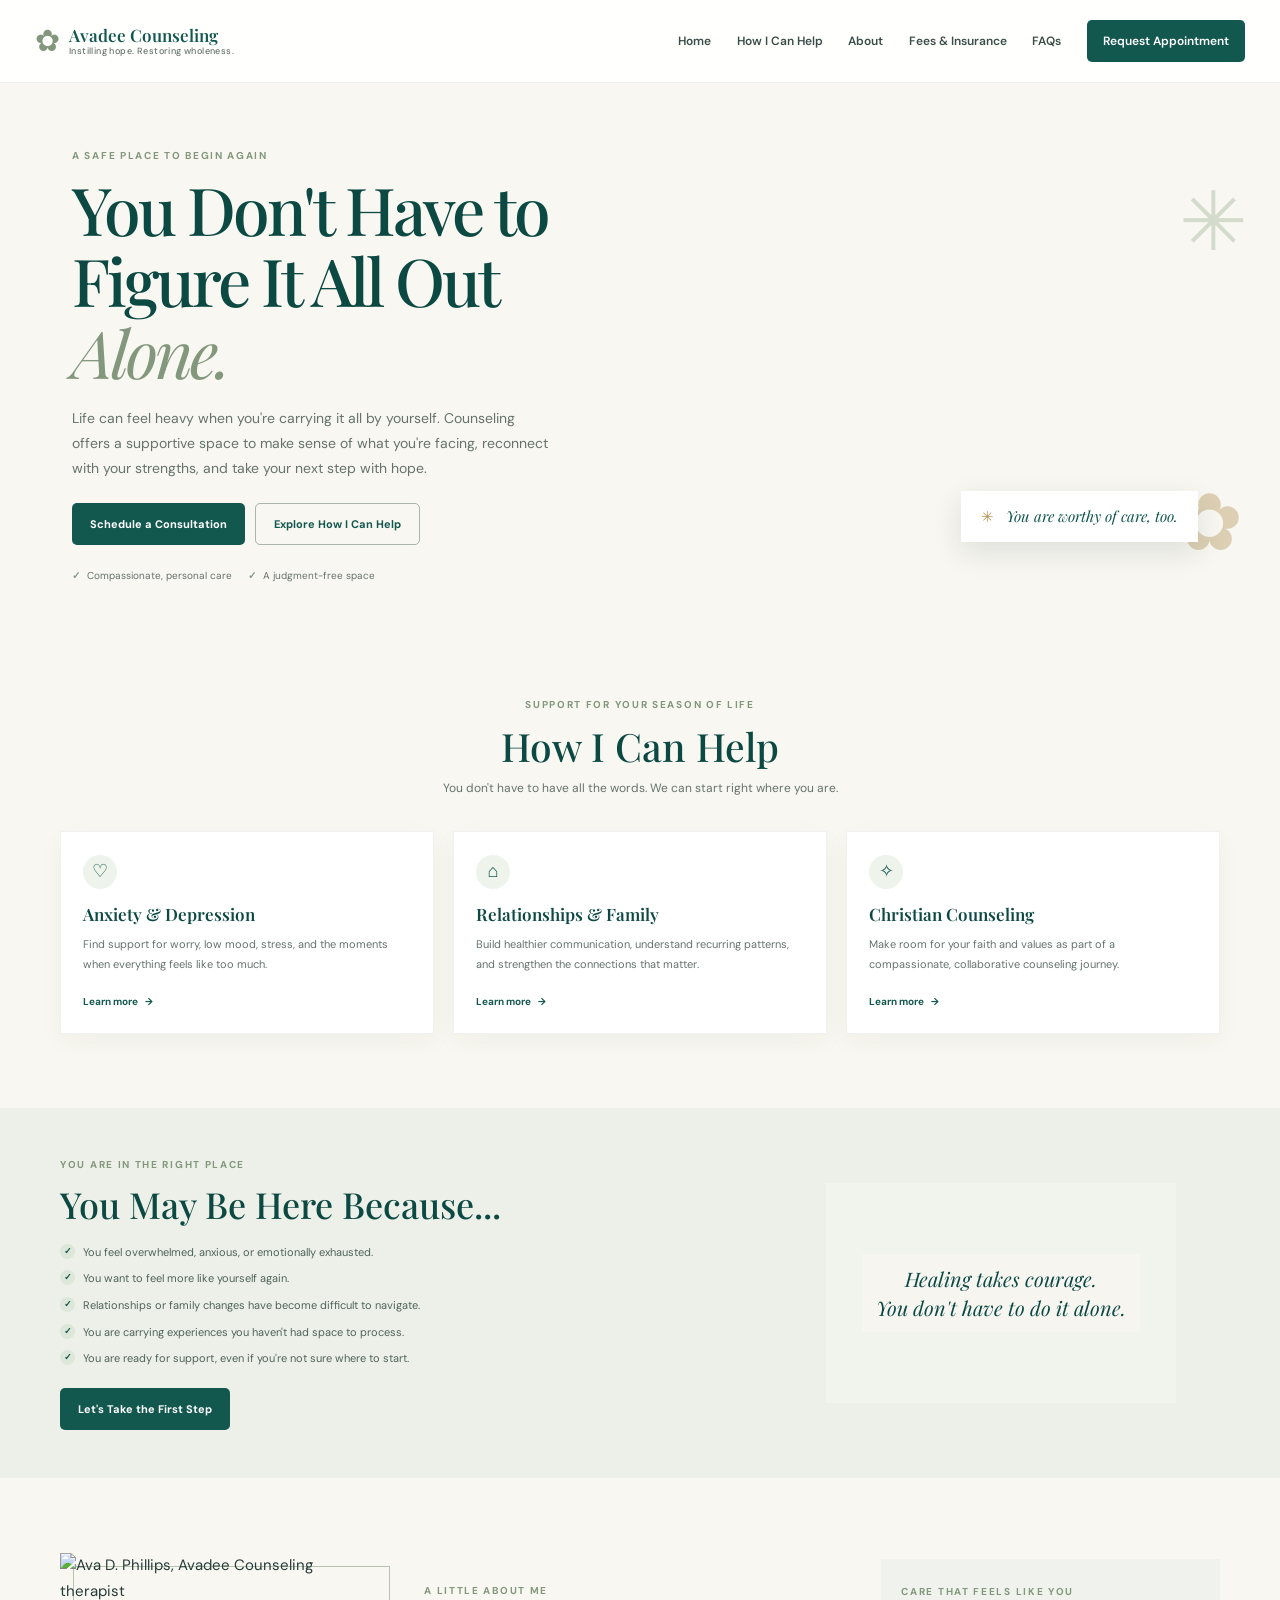
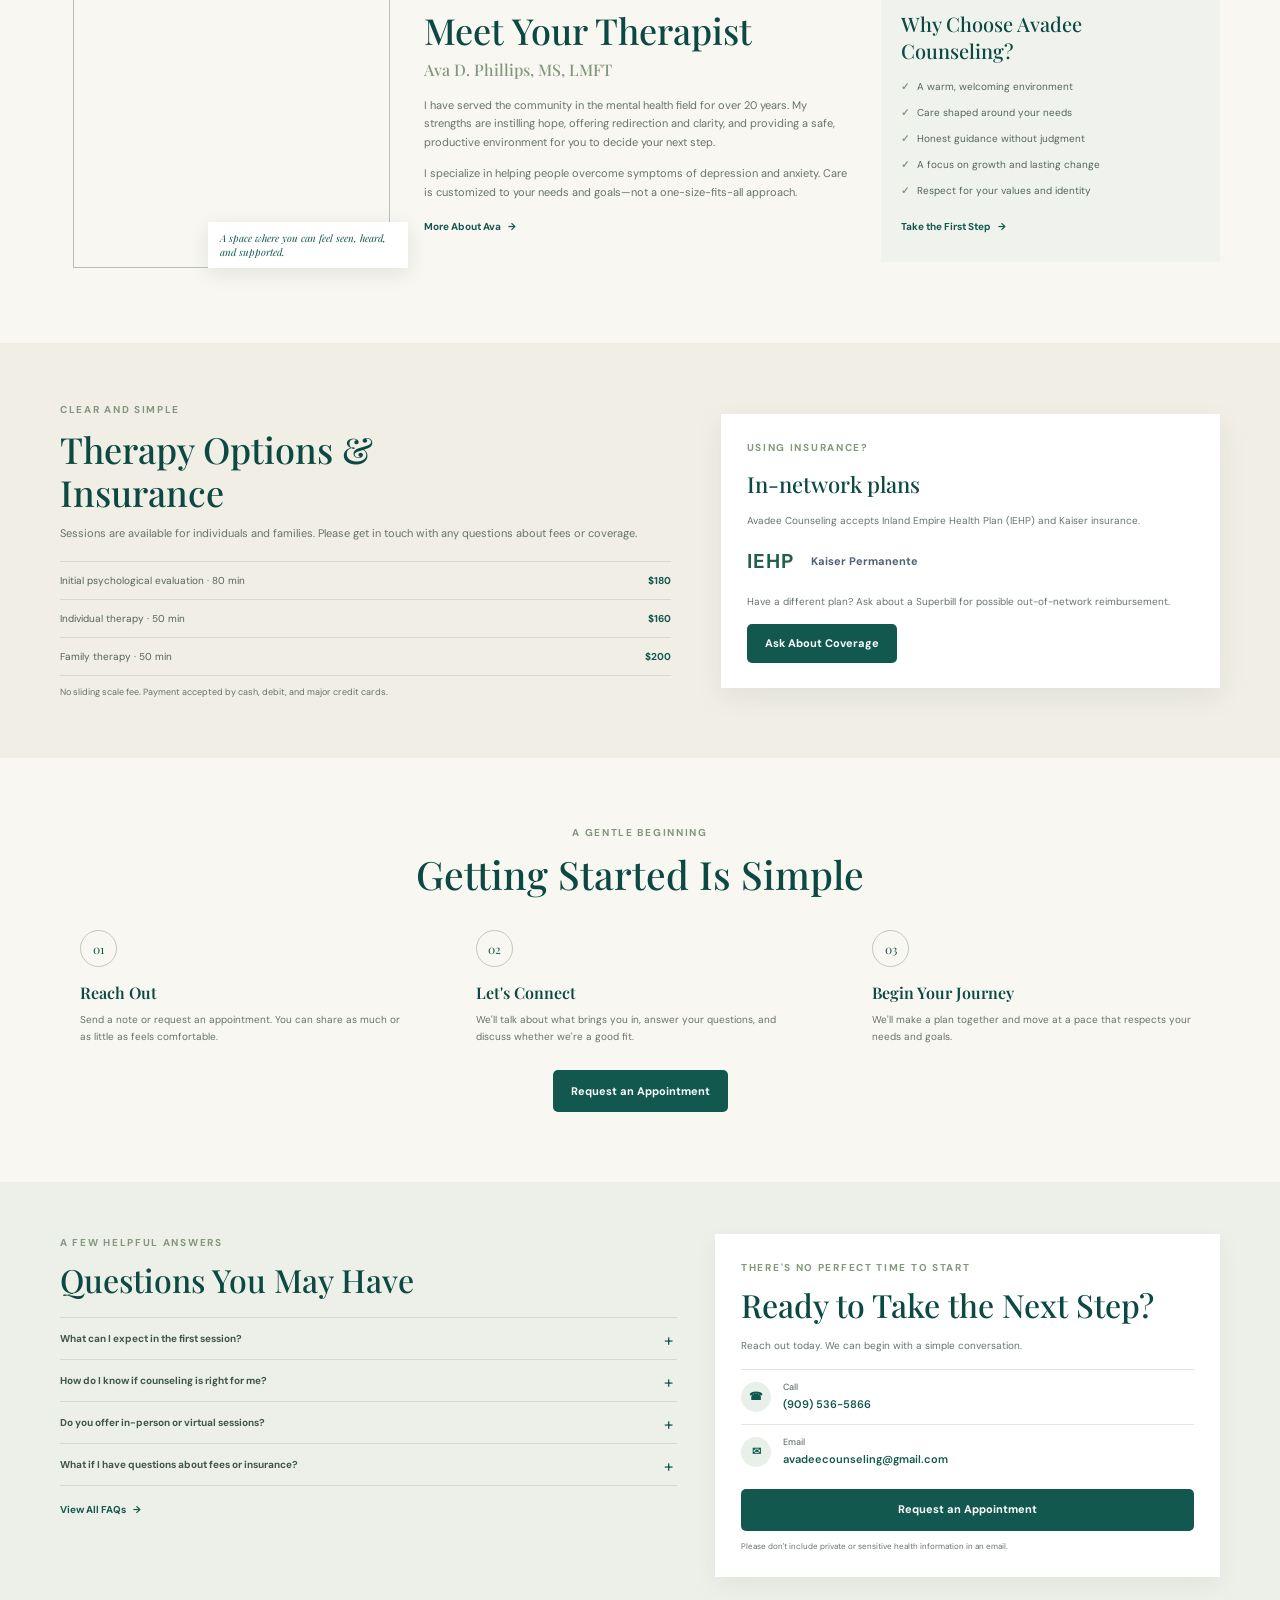
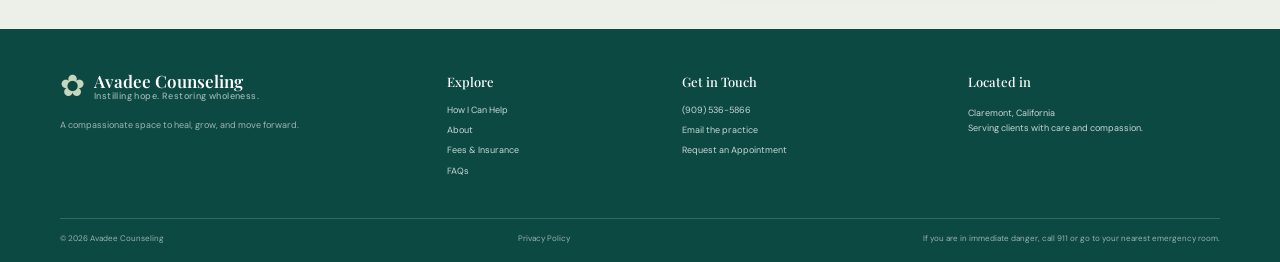
==== index.html @ 369f8893 "latest adavee" ====
<!DOCTYPE html>
<html lang="en">
  <head>
    <meta charset="UTF-8" />
    <meta name="viewport" content="width=device-width, initial-scale=1.0" />
    <meta
      name="description"
      content="Compassionate counseling for women, individuals, and families in Claremont, California."
    />
    <title>Avadee Counseling | You Don't Have to Figure It All Out Alone</title>
    <link rel="preconnect" href="https://fonts.googleapis.com" />
    <link rel="preconnect" href="https://fonts.gstatic.com" crossorigin />
    <link
      href="https://fonts.googleapis.com/css2?family=DM+Sans:wght@400;500;600;700&family=Playfair+Display:wght@400;500;600;700&display=swap"
      rel="stylesheet"
    />
    <link rel="stylesheet" href="css/avadee-home.css?v=20261007-11" />
  </head>
  <body>
    <header class="site-header">
      <div class="header-inner">
        <a class="brand" href="#home" aria-label="Avadee Counseling home">
          <span class="brand-mark" aria-hidden="true">✿</span>
          <span class="brand-name">Avadee Counseling<small>Instilling hope. Restoring wholeness.</small></span>
        </a>
        <button class="menu-toggle" type="button" aria-expanded="false" aria-controls="main-nav">
          <span class="sr-only">Toggle navigation</span>
          <span></span><span></span><span></span>
        </button>
        <nav class="main-nav" id="main-nav" aria-label="Main navigation">
          <a href="#home">Home</a>
          <a href="#help">How I Can Help</a>
          <a href="#about">About</a>
          <a href="#fees">Fees &amp; Insurance</a>
          <a href="#faq">FAQs</a>
          <a class="nav-cta" href="https://avadeecounseling.com/appointment-request/">Request Appointment</a>
        </nav>
      </div>
    </header>

    <main>
      <section class="hero" id="home">
        <div class="hero-inner section-wrap">
          <div class="hero-copy">
            <p class="eyebrow">A safe place to begin again</p>
            <h1>You Don't Have to<br />Figure It All Out <em>Alone.</em></h1>
            <p class="hero-description">
              Life can feel heavy when you're carrying it all by yourself. Counseling offers a
              supportive space to make sense of what you're facing, reconnect with your strengths,
              and take your next step with hope.
            </p>
            <div class="hero-actions">
              <a class="button button-primary" href="https://avadeecounseling.com/appointment-request/">Schedule a Consultation</a>
              <a class="button button-outline" href="#help">Explore How I Can Help</a>
            </div>
            <div class="hero-trust">
              <span><b aria-hidden="true">✓</b> Compassionate, personal care</span>
              <span><b aria-hidden="true">✓</b> A judgment-free space</span>
            </div>
          </div>
          <div class="hero-photo-wrap">
            <div class="photo-note"><span class="note-sparkle">✳</span> You are worthy of care, too.</div>
            <span class="hero-leaf leaf-one" aria-hidden="true">✳</span>
            <span class="hero-leaf leaf-two" aria-hidden="true">✿</span>
          </div>
        </div>
      </section>

      <section class="help-section section-wrap" id="help">
        <div class="section-heading">
          <p class="eyebrow">Support for your season of life</p>
          <h2>How I Can Help</h2>
          <p>You don't have to have all the words. We can start right where you are.</p>
        </div>
        <div class="help-grid">
          <article class="help-card">
            <div class="card-icon" aria-hidden="true">♡</div>
            <h3>Anxiety &amp; Depression</h3>
            <p>Find support for worry, low mood, stress, and the moments when everything feels like too much.</p>
            <a href="https://avadeecounseling.com/services/">Learn more <span aria-hidden="true">→</span></a>
          </article>
          <article class="help-card">
            <div class="card-icon" aria-hidden="true">⌂</div>
            <h3>Relationships &amp; Family</h3>
            <p>Build healthier communication, understand recurring patterns, and strengthen the connections that matter.</p>
            <a href="https://avadeecounseling.com/services/">Learn more <span aria-hidden="true">→</span></a>
          </article>
          <article class="help-card">
            <div class="card-icon" aria-hidden="true">✧</div>
            <h3>Christian Counseling</h3>
            <p>Make room for your faith and values as part of a compassionate, collaborative counseling journey.</p>
            <a href="https://avadeecounseling.com/services/">Learn more <span aria-hidden="true">→</span></a>
          </article>
        </div>
      </section>

      <section class="you-section">
        <div class="you-inner section-wrap">
          <div class="you-copy">
            <p class="eyebrow">You are in the right place</p>
            <h2>You May Be Here Because...</h2>
            <ul class="check-list">
              <li>You feel overwhelmed, anxious, or emotionally exhausted.</li>
              <li>You want to feel more like yourself again.</li>
              <li>Relationships or family changes have become difficult to navigate.</li>
              <li>You are carrying experiences you haven't had space to process.</li>
              <li>You are ready for support, even if you're not sure where to start.</li>
            </ul>
            <a class="button button-primary" href="https://avadeecounseling.com/appointment-request/">Let's Take the First Step</a>
          </div>
          <aside class="quote-card" aria-label="A gentle reminder">
            <p>Healing takes courage.<br />You don't have to do it alone.</p>
          </aside>
        </div>
      </section>

      <section class="about-section section-wrap" id="about">
        <div class="therapist-photo-wrap">
          <img
            class="therapist-photo"
            src="https://avadeecounseling.com/wp-content/uploads/2015/12/Denise-2.jpeg"
            alt="Ava D. Phillips, Avadee Counseling therapist"
          />
          <div class="photo-caption">A space where you can feel seen, heard, and supported.</div>
        </div>
        <div class="about-copy">
          <p class="eyebrow">A little about me</p>
          <h2>Meet Your Therapist</h2>
          <h3>Ava D. Phillips, MS, LMFT</h3>
          <p>
            I have served the community in the mental health field for over 20 years. My
            strengths are instilling hope, offering redirection and clarity, and providing a
            safe, productive environment for you to decide your next step.
          </p>
          <p>
            I specialize in helping people overcome symptoms of depression and anxiety. Care is
            customized to your needs and goals—not a one-size-fits-all approach.
          </p>
          <a class="text-link" href="https://avadeecounseling.com/about/">More About Ava <span aria-hidden="true">→</span></a>
        </div>
        <aside class="why-card">
          <p class="eyebrow">Care that feels like you</p>
          <h3>Why Choose Avadee Counseling?</h3>
          <ul class="why-list">
            <li><span>✓</span> A warm, welcoming environment</li>
            <li><span>✓</span> Care shaped around your needs</li>
            <li><span>✓</span> Honest guidance without judgment</li>
            <li><span>✓</span> A focus on growth and lasting change</li>
            <li><span>✓</span> Respect for your values and identity</li>
          </ul>
          <a class="text-link" href="https://avadeecounseling.com/appointment-request/">Take the First Step <span aria-hidden="true">→</span></a>
        </aside>
      </section>

      <section class="fees-section" id="fees">
        <div class="fees-inner section-wrap">
          <div class="fees-copy">
            <p class="eyebrow">Clear and simple</p>
            <h2>Therapy Options &amp; Insurance</h2>
            <p>Sessions are available for individuals and families. Please get in touch with any questions about fees or coverage.</p>
            <div class="rate-list">
              <div><span>Initial psychological evaluation · 80 min</span><strong>$180</strong></div>
              <div><span>Individual therapy · 50 min</span><strong>$160</strong></div>
              <div><span>Family therapy · 50 min</span><strong>$200</strong></div>
            </div>
            <p class="small-note">No sliding scale fee. Payment accepted by cash, debit, and major credit cards.</p>
          </div>
          <div class="insurance-card">
            <p class="eyebrow">Using insurance?</p>
            <h3>In-network plans</h3>
            <p>Avadee Counseling accepts Inland Empire Health Plan (IEHP) and Kaiser insurance.</p>
            <div class="insurance-logos" aria-label="Accepted insurance plans">
              <span>IEHP</span><span>Kaiser Permanente</span>
            </div>
            <p>Have a different plan? Ask about a Superbill for possible out-of-network reimbursement.</p>
            <a class="button button-primary" href="mailto:avadeecounseling@gmail.com">Ask About Coverage</a>
          </div>
        </div>
      </section>

      <section class="steps-section section-wrap">
        <div class="section-heading">
          <p class="eyebrow">A gentle beginning</p>
          <h2>Getting Started Is Simple</h2>
        </div>
        <div class="steps-grid">
          <article><span class="step-number">01</span><h3>Reach Out</h3><p>Send a note or request an appointment. You can share as much or as little as feels comfortable.</p></article>
          <article><span class="step-number">02</span><h3>Let's Connect</h3><p>We'll talk about what brings you in, answer your questions, and discuss whether we're a good fit.</p></article>
          <article><span class="step-number">03</span><h3>Begin Your Journey</h3><p>We'll make a plan together and move at a pace that respects your needs and goals.</p></article>
        </div>
        <a class="button button-primary" href="https://avadeecounseling.com/appointment-request/">Request an Appointment</a>
      </section>

      <section class="bottom-section">
        <div class="bottom-inner section-wrap">
          <div class="faq-panel" id="faq">
            <p class="eyebrow">A few helpful answers</p>
            <h2>Questions You May Have</h2>
            <details>
              <summary>What can I expect in the first session?</summary>
              <p>We'll get to know one another, discuss what you'd like support with, and answer any questions you have. You set the pace.</p>
            </details>
            <details>
              <summary>How do I know if counseling is right for me?</summary>
              <p>You don't need to be in crisis to benefit from counseling. If something is affecting your well-being or relationships, support may help.</p>
            </details>
            <details>
              <summary>Do you offer in-person or virtual sessions?</summary>
              <p>Please reach out to confirm current availability, location, and telehealth options.</p>
            </details>
            <details>
              <summary>What if I have questions about fees or insurance?</summary>
              <p>Contact the practice and we'll help you understand current rates and discuss insurance questions.</p>
            </details>
            <a class="text-link" href="https://avadeecounseling.com/faq/">View All FAQs <span aria-hidden="true">→</span></a>
          </div>
          <div class="contact-panel" id="contact">
            <p class="eyebrow">There's no perfect time to start</p>
            <h2>Ready to Take the Next Step?</h2>
            <p>Reach out today. We can begin with a simple conversation.</p>
            <a class="contact-method" href="tel:+19095365866"><span aria-hidden="true">☎</span><span><small>Call</small>(909) 536-5866</span></a>
            <a class="contact-method" href="mailto:avadeecounseling@gmail.com"><span aria-hidden="true">✉</span><span><small>Email</small>avadeecounseling@gmail.com</span></a>
            <a class="button button-primary" href="https://avadeecounseling.com/appointment-request/">Request an Appointment</a>
            <p class="privacy-note">Please don't include private or sensitive health information in an email.</p>
          </div>
        </div>
      </section>
    </main>

    <footer class="site-footer">
      <div class="footer-main section-wrap">
        <div class="footer-brand">
          <a class="brand brand-light" href="#home"><span class="brand-mark" aria-hidden="true">✿</span><span class="brand-name">Avadee Counseling<small>Instilling hope. Restoring wholeness.</small></span></a>
          <p>A compassionate space to heal, grow, and move forward.</p>
        </div>
        <div><h3>Explore</h3><a href="#help">How I Can Help</a><a href="#about">About</a><a href="#fees">Fees &amp; Insurance</a><a href="#faq">FAQs</a></div>
        <div><h3>Get in Touch</h3><a href="tel:+19095365866">(909) 536-5866</a><a href="mailto:avadeecounseling@gmail.com">Email the practice</a><a href="https://avadeecounseling.com/appointment-request/">Request an Appointment</a></div>
        <div class="footer-location"><h3>Located in</h3><p>Claremont, California<br />Serving clients with care and compassion.</p></div>
      </div>
      <div class="footer-bottom section-wrap"><span>© 2026 Avadee Counseling</span><a href="https://avadeecounseling.com/wp-content/uploads/2022/02/Privacy-Policy-Solo-US-4.pdf">Privacy Policy</a><span>If you are in immediate danger, call 911 or go to your nearest emergency room.</span></div>
    </footer>
    <script>
      const menuToggle = document.querySelector(".menu-toggle");
      const navigation = document.querySelector(".main-nav");

      menuToggle.addEventListener("click", () => {
        const expanded = menuToggle.getAttribute("aria-expanded") === "true";
        menuToggle.setAttribute("aria-expanded", String(!expanded));
        navigation.classList.toggle("is-open", !expanded);
      });

      navigation.addEventListener("click", (event) => {
        if (event.target.closest("a")) {
          menuToggle.setAttribute("aria-expanded", "false");
          navigation.classList.remove("is-open");
        }
      });
    </script>
  </body>
</html>
---- css/avadee-home.css ----
:root {
  --cream: #f8f7f1;
  --cream-deep: #f0eee5;
  --white: #fff;
  --green: #13584f;
  --green-deep: #0c4942;
  --green-light: #e8f0e9;
  --sage: #82977c;
  --sage-light: #cdd8c6;
  --gold: #b99254;
  --ink: #263b39;
  --muted: #66736d;
  --line: #e4e5dc;
}

* {
  box-sizing: border-box;
}

html {
  scroll-behavior: smooth;
}

body {
  margin: 0;
  background: var(--cream);
  color: var(--ink);
  font-family: "DM Sans", Arial, sans-serif;
  font-size: 15px;
  line-height: 1.7;
}

a {
  color: inherit;
  text-decoration: none;
}

img {
  display: block;
  max-width: 100%;
}

.sr-only {
  position: absolute;
  width: 1px;
  height: 1px;
  overflow: hidden;
  clip: rect(0, 0, 0, 0);
  white-space: nowrap;
}

.section-wrap {
  width: min(1160px, calc(100% - 64px));
  margin-inline: auto;
}

.site-header {
  position: relative;
  z-index: 5;
  background: rgba(255, 255, 255, 0.96);
  border-bottom: 1px solid rgba(38, 59, 57, 0.08);
}

.header-inner {
  width: min(1210px, calc(100% - 56px));
  min-height: 82px;
  margin: auto;
  display: flex;
  align-items: center;
  justify-content: space-between;
  gap: 26px;
}

.brand {
  display: inline-flex;
  align-items: center;
  gap: 9px;
  color: var(--green);
  flex: 0 0 auto;
}

.brand-mark {
  display: grid;
  place-items: center;
  font-size: 30px;
  line-height: 1;
  color: var(--sage);
}

.brand-name {
  display: grid;
  font-family: "Playfair Display", Georgia, serif;
  font-size: 17px;
  font-weight: 600;
  line-height: 1.2;
}

.brand-name small {
  font-family: "DM Sans", Arial, sans-serif;
  font-size: 9px;
  letter-spacing: 0.045em;
  font-weight: 500;
  color: var(--muted);
}

.main-nav {
  display: flex;
  align-items: center;
  gap: clamp(14px, 2vw, 28px);
  color: #3b4d48;
  font-size: 12px;
  font-weight: 600;
}

.main-nav > a:not(.nav-cta):hover,
.text-link:hover {
  color: var(--gold);
}

.nav-cta {
  background: var(--green);
  color: var(--white);
  border-radius: 5px;
  padding: 11px 16px;
  white-space: nowrap;
  transition: background 0.2s ease;
}

.nav-cta:hover,
.button-primary:hover {
  background: var(--green-deep);
}

.menu-toggle {
  display: none;
  border: 0;
  background: transparent;
  padding: 8px;
}

.menu-toggle span:not(.sr-only) {
  display: block;
  width: 23px;
  height: 2px;
  margin: 5px 0;
  background: var(--green);
}

.hero {
  min-height: 480px;
  width: 100%;
  position: relative;
  overflow: hidden;
  background-color: var(--cream);
  background-image:
    linear-gradient(90deg, var(--cream) 0%, rgba(248, 247, 241, 0.98) 34%, rgba(248, 247, 241, 0.8) 46%, rgba(248, 247, 241, 0.16) 59%, rgba(248, 247, 241, 0) 72%),
    url("https://images.unsplash.com/photo-1524250502761-1ac6f2e30d43?auto=format&fit=crop&crop=faces&w=1500&h=950&q=90");
  background-size: 100% 100%, 62% 100%;
  background-position: center, right center;
  background-repeat: no-repeat;
}

.hero-inner {
  position: relative;
  z-index: 1;
  display: grid;
  grid-template-columns: 1fr 0.95fr;
  align-items: center;
  gap: 54px;
  padding-top: 32px;
  padding-bottom: 38px;
  min-height: 480px;
}

.hero-copy {
  padding: 32px 0 32px 12px;
}

.eyebrow {
  margin: 0 0 10px;
  color: var(--sage);
  font-size: 10px;
  text-transform: uppercase;
  letter-spacing: 0.17em;
  font-weight: 700;
}

h1,
h2,
h3,
p {
  margin-top: 0;
}

h1,
h2,
.quote-card p {
  font-family: "Playfair Display", Georgia, serif;
}

.hero h1 {
  margin-bottom: 18px;
  color: var(--green-deep);
  font-size: clamp(40px, 5.3vw, 66px);
  line-height: 1.08;
  letter-spacing: -0.045em;
  font-weight: 500;
}

.hero h1 em {
  color: var(--sage);
  font-weight: 400;
}

.hero-description {
  max-width: 480px;
  margin-bottom: 22px;
  color: var(--muted);
  font-size: 14px;
  line-height: 1.8;
}

.hero-actions {
  display: flex;
  flex-wrap: wrap;
  gap: 10px;
}

.button {
  min-height: 42px;
  display: inline-flex;
  align-items: center;
  justify-content: center;
  padding: 10px 18px;
  border-radius: 5px;
  font-size: 11px;
  font-weight: 700;
  text-align: center;
  transition: background 0.2s ease, color 0.2s ease, transform 0.2s ease;
}

.button:hover {
  transform: translateY(-1px);
}

.button-primary {
  background: var(--green);
  color: var(--white);
}

.button-outline {
  border: 1px solid #a9b5a6;
  color: var(--green);
  background: transparent;
}

.button-outline:hover {
  background: var(--green-light);
}

.hero-trust {
  display: flex;
  flex-wrap: wrap;
  gap: 16px;
  margin-top: 22px;
  color: var(--muted);
  font-size: 10px;
}

.hero-trust b {
  color: var(--sage);
  margin-right: 4px;
}

.hero-photo-wrap {
  min-height: 385px;
  position: relative;
  isolation: isolate;
}

.photo-note {
  position: absolute;
  z-index: 2;
  right: 22px;
  bottom: 16px;
  padding: 13px 20px;
  background: var(--white);
  color: var(--green);
  box-shadow: 0 10px 30px rgba(31, 58, 51, 0.12);
  font-family: "Playfair Display", Georgia, serif;
  font-size: 15px;
  font-style: italic;
}

.note-sparkle {
  color: var(--gold);
  margin-right: 8px;
  font-style: normal;
}

.hero-leaf {
  position: absolute;
  z-index: -1;
  color: var(--sage-light);
  opacity: 0.85;
}

.leaf-one {
  top: -20px;
  right: -28px;
  font-size: 82px;
}

.leaf-two {
  bottom: -33px;
  right: -23px;
  font-size: 80px;
  color: #d8c9a9;
}

.help-section {
  padding-top: 42px;
  padding-bottom: 74px;
}

.section-heading {
  margin: 0 auto 32px;
  text-align: center;
}

.section-heading h2,
.you-copy h2,
.about-copy h2,
.fees-copy h2,
.faq-panel h2,
.contact-panel h2 {
  margin: 0 0 8px;
  color: var(--green-deep);
  font-size: clamp(29px, 3.2vw, 39px);
  line-height: 1.2;
  font-weight: 500;
}

.section-heading > p:last-child {
  margin: 0;
  color: var(--muted);
  font-size: 12px;
}

.help-grid {
  display: grid;
  grid-template-columns: repeat(3, minmax(0, 1fr));
  gap: 19px;
}

.help-card {
  min-height: 200px;
  padding: 23px 22px 20px;
  background: var(--white);
  border: 1px solid rgba(33, 75, 64, 0.07);
  box-shadow: 0 7px 23px rgba(36, 60, 49, 0.045);
}

.card-icon {
  width: 34px;
  height: 34px;
  display: grid;
  place-items: center;
  margin-bottom: 11px;
  border-radius: 50%;
  background: #eef3eb;
  color: var(--green);
  font-size: 18px;
}

.help-card h3,
.steps-grid h3 {
  margin-bottom: 7px;
  color: var(--green-deep);
  font-family: "Playfair Display", Georgia, serif;
  font-size: 17px;
  font-weight: 600;
}

.help-card p {
  margin-bottom: 14px;
  color: var(--muted);
  font-size: 11px;
  line-height: 1.75;
}

.help-card a,
.text-link {
  color: var(--green);
  font-size: 10px;
  font-weight: 700;
}

.help-card a span,
.text-link span {
  margin-left: 5px;
}

.you-section {
  position: relative;
  overflow: hidden;
  background: #edf0e8;
}

.you-section::after {
  content: "";
  position: absolute;
  inset: 0 0 0 auto;
  width: 45%;
  background:
    linear-gradient(90deg, #edf0e8 0%, rgba(237, 240, 232, 0.72) 18%, rgba(237, 240, 232, 0.08) 100%),
    url("https://images.unsplash.com/photo-1501004318641-b39e6451bec6?auto=format&fit=crop&w=1100&q=80") center 55% / cover;
  pointer-events: none;
}

.you-inner {
  min-height: 335px;
  position: relative;
  z-index: 1;
  display: grid;
  grid-template-columns: 1.2fr 0.8fr;
  align-items: center;
  gap: 65px;
  padding-top: 48px;
  padding-bottom: 48px;
}

.you-copy h2 {
  margin-bottom: 16px;
  font-size: clamp(27px, 3vw, 36px);
}

.check-list,
.why-list {
  list-style: none;
  margin: 0 0 20px;
  padding: 0;
}

.check-list li {
  position: relative;
  margin: 8px 0;
  padding-left: 23px;
  color: #4f625a;
  font-size: 11px;
}

.check-list li::before {
  content: "✓";
  position: absolute;
  left: 0;
  top: 1px;
  width: 15px;
  height: 15px;
  display: grid;
  place-items: center;
  border-radius: 50%;
  background: #dce7d9;
  color: var(--green);
  font-size: 9px;
  font-weight: 700;
}

.quote-card {
  min-height: 220px;
  position: relative;
  width: min(100%, 350px);
  justify-self: center;
  display: grid;
  place-items: center;
  padding: 30px 28px;
  text-align: center;
  background: rgba(255, 255, 255, 0.2);
}

.quote-card p {
  margin: 0;
  padding: 10px 14px;
  background: rgba(248, 247, 241, 0.72);
  color: var(--green-deep);
  font-size: 20px;
  line-height: 1.45;
  font-style: italic;
  text-shadow: 0 1px 12px rgba(255, 255, 255, 0.65);
}

.about-section {
  display: grid;
  grid-template-columns: 0.78fr 1fr 0.8fr;
  align-items: center;
  gap: 34px;
  padding-top: 75px;
  padding-bottom: 75px;
}

.therapist-photo-wrap {
  position: relative;
  padding: 0 12px 15px 0;
}

.therapist-photo-wrap::before {
  content: "";
  position: absolute;
  inset: 13px 0 0 13px;
  border: 1px solid #b5c3ae;
  z-index: -1;
}

.therapist-photo {
  width: 100%;
  height: 300px;
  object-fit: cover;
  object-position: center 30%;
}

.photo-caption {
  position: absolute;
  bottom: 0;
  right: -18px;
  max-width: 200px;
  padding: 9px 12px;
  background: var(--white);
  color: var(--green);
  box-shadow: 0 5px 20px rgba(31, 58, 51, 0.1);
  font-family: "Playfair Display", Georgia, serif;
  font-size: 10px;
  line-height: 1.4;
  font-style: italic;
}

.about-copy h2 {
  margin-bottom: 3px;
  font-size: clamp(27px, 3vw, 36px);
}

.about-copy h3 {
  margin-bottom: 13px;
  color: var(--sage);
  font-family: "Playfair Display", Georgia, serif;
  font-size: 16px;
  font-weight: 500;
}

.about-copy > p:not(.eyebrow) {
  margin-bottom: 12px;
  color: var(--muted);
  font-size: 11px;
}

.about-copy .text-link {
  display: inline-block;
  margin-top: 4px;
}

.why-card {
  padding: 24px 20px;
  background: #f0f3ed;
}

.why-card h3 {
  margin-bottom: 14px;
  color: var(--green-deep);
  font-family: "Playfair Display", Georgia, serif;
  font-size: 20px;
  line-height: 1.35;
  font-weight: 500;
}

.why-list {
  margin-bottom: 14px;
}

.why-list li {
  display: flex;
  align-items: flex-start;
  gap: 8px;
  margin: 9px 0;
  color: #53645d;
  font-size: 10px;
}

.why-list li span {
  color: var(--sage);
  font-weight: 700;
}

.fees-section {
  position: relative;
  isolation: isolate;
  overflow: hidden;
  background: var(--cream-deep);
}

.fees-section::after {
  content: "";
  position: absolute;
  z-index: 0;
  top: 0;
  right: 0;
  width: 28%;
  height: 100%;
  opacity: 0.22;
  background: url("https://images.unsplash.com/photo-1501004318641-b39e6451bec6?auto=format&fit=crop&w=800&q=80") center / cover;
  mask-image: linear-gradient(90deg, transparent, #000 60%);
}

.fees-inner {
  position: relative;
  z-index: 1;
  display: grid;
  grid-template-columns: 1.1fr 0.9fr;
  align-items: center;
  gap: 50px;
  padding-top: 58px;
  padding-bottom: 58px;
}

.fees-copy h2 {
  max-width: 440px;
  margin-bottom: 10px;
  font-size: clamp(27px, 3vw, 36px);
}

.fees-copy > p:not(.eyebrow) {
  color: var(--muted);
  font-size: 11px;
}

.rate-list {
  margin-top: 18px;
  border-top: 1px solid #d8d8ce;
}

.rate-list div {
  display: flex;
  justify-content: space-between;
  gap: 15px;
  padding: 10px 0;
  border-bottom: 1px solid #d8d8ce;
  font-size: 10px;
}

.rate-list span {
  color: #52645c;
}

.rate-list strong {
  color: var(--green);
  font-weight: 700;
  text-align: right;
}

.fees-copy .small-note {
  margin: 9px 0 0;
  font-size: 9px !important;
}

.insurance-card {
  padding: 25px 26px;
  background: var(--white);
  box-shadow: 0 9px 28px rgba(37, 55, 47, 0.07);
}

.insurance-card h3 {
  margin-bottom: 9px;
  color: var(--green-deep);
  font-family: "Playfair Display", Georgia, serif;
  font-size: 22px;
  font-weight: 500;
}

.insurance-card > p:not(.eyebrow) {
  margin-bottom: 14px;
  color: var(--muted);
  font-size: 10px;
}

.insurance-logos {
  display: flex;
  align-items: center;
  gap: 17px;
  margin: 15px 0;
  color: #6e7f7a;
  font-size: 13px;
  font-weight: 700;
}

.insurance-logos span:first-child {
  color: #245f4e;
  letter-spacing: 0.06em;
  font-size: 20px;
}

.insurance-logos span:last-child {
  color: #4f6173;
  font-size: 11px;
}

.insurance-card .button {
  min-height: 36px;
}

.steps-section {
  padding-top: 66px;
  padding-bottom: 70px;
  text-align: center;
}

.steps-section .section-heading {
  margin-bottom: 32px;
}

.steps-grid {
  display: grid;
  grid-template-columns: repeat(3, 1fr);
  gap: 28px;
  margin-bottom: 25px;
  text-align: left;
}

.steps-grid article {
  padding: 0 20px;
}

.step-number {
  display: inline-grid;
  place-items: center;
  width: 37px;
  height: 37px;
  margin-bottom: 12px;
  border: 1px solid #bdcbb9;
  border-radius: 50%;
  color: var(--green);
  font-family: "Playfair Display", Georgia, serif;
  font-size: 12px;
}

.steps-grid h3 {
  margin-bottom: 5px;
  font-size: 16px;
}

.steps-grid p {
  margin: 0;
  color: var(--muted);
  font-size: 10px;
}

.bottom-section {
  background: #edf0e8;
}

.bottom-inner {
  display: grid;
  grid-template-columns: 1.1fr 0.9fr;
  gap: 38px;
  padding-top: 52px;
  padding-bottom: 52px;
}

.faq-panel h2,
.contact-panel h2 {
  margin-bottom: 17px;
  font-size: clamp(25px, 2.8vw, 32px);
}

.faq-panel details {
  border-top: 1px solid #d3dbd0;
}

.faq-panel details:last-of-type {
  border-bottom: 1px solid #d3dbd0;
}

.faq-panel summary {
  position: relative;
  padding: 12px 25px 12px 0;
  color: #3f554c;
  cursor: pointer;
  list-style: none;
  font-size: 10px;
  font-weight: 700;
}

.faq-panel summary::-webkit-details-marker {
  display: none;
}

.faq-panel summary::after {
  content: "+";
  position: absolute;
  right: 4px;
  top: 8px;
  color: var(--green);
  font-size: 17px;
  font-weight: 400;
}

.faq-panel details[open] summary::after {
  content: "−";
}

.faq-panel details p {
  margin: -2px 20px 12px 0;
  color: var(--muted);
  font-size: 10px;
}

.faq-panel > .text-link {
  display: inline-block;
  margin-top: 15px;
}

.contact-panel {
  padding: 25px 26px;
  background: var(--white);
  box-shadow: 0 8px 24px rgba(37, 55, 47, 0.06);
}

.contact-panel > p:not(.eyebrow, .privacy-note) {
  margin: -5px 0 15px;
  color: var(--muted);
  font-size: 10px;
}

.contact-method {
  display: flex;
  align-items: center;
  gap: 12px;
  padding: 10px 0;
  border-top: 1px solid var(--line);
  color: var(--green);
  font-size: 11px;
  font-weight: 600;
}

.contact-method > span:first-child {
  width: 30px;
  height: 30px;
  display: grid;
  place-items: center;
  border-radius: 50%;
  background: var(--green-light);
}

.contact-method small {
  display: block;
  color: var(--muted);
  font-size: 9px;
  font-weight: 500;
}

.contact-panel .button {
  width: 100%;
  margin-top: 10px;
}

.privacy-note {
  margin: 9px 0 0;
  color: var(--muted);
  font-size: 8px;
  line-height: 1.5;
}

.site-footer {
  background: var(--green-deep);
  color: rgba(255, 255, 255, 0.78);
}

.footer-main {
  display: grid;
  grid-template-columns: 1.4fr 0.8fr 1fr 1fr;
  gap: 34px;
  padding-top: 42px;
  padding-bottom: 34px;
}

.brand-light {
  color: var(--white);
}

.brand-light .brand-name small,
.footer-brand > p {
  color: rgba(255, 255, 255, 0.6);
}

.brand-light .brand-mark {
  color: #c8d6bd;
}

.footer-brand > p,
.footer-location p {
  margin: 13px 0 0;
  font-size: 9px;
}

.footer-main h3 {
  margin-bottom: 10px;
  color: #fff;
  font-family: "Playfair Display", Georgia, serif;
  font-size: 13px;
  font-weight: 500;
}

.footer-main > div:not(.footer-brand) > a {
  display: block;
  margin: 5px 0;
  font-size: 9px;
}

.footer-main a:hover,
.footer-bottom a:hover {
  color: #d9c293;
}

.footer-bottom {
  display: flex;
  align-items: center;
  justify-content: space-between;
  gap: 16px;
  padding-top: 13px;
  padding-bottom: 16px;
  border-top: 1px solid rgba(255, 255, 255, 0.17);
  color: rgba(255, 255, 255, 0.58);
  font-size: 8px;
}

@media (max-width: 720px) {
  .header-inner {
    width: min(100% - 40px, 1210px);
  }

  .menu-toggle {
    display: block;
    cursor: pointer;
  }

  .main-nav {
    position: absolute;
    display: none;
    inset: 81px 0 auto;
    padding: 15px 24px 22px;
    background: var(--white);
    box-shadow: 0 14px 20px rgba(31, 58, 51, 0.1);
  }

  .main-nav.is-open {
    display: grid;
    gap: 0;
  }

  .main-nav > a {
    padding: 10px 4px;
  }

  .main-nav .nav-cta {
    margin-top: 8px;
    padding-inline: 13px;
    text-align: center;
  }

  .hero-inner {
    gap: 30px;
  }

  .about-section {
    grid-template-columns: 0.8fr 1fr;
  }

  .why-card {
    grid-column: 1 / -1;
  }
}

@media (min-width: 721px) and (max-width: 920px) {
  .header-inner {
    width: calc(100% - 36px);
    gap: 12px;
  }

  .brand-name {
    font-size: 15px;
  }

  .brand-name small {
    font-size: 8px;
  }

  .main-nav {
    gap: 11px;
    font-size: 9px;
  }

  .nav-cta {
    padding: 9px 10px;
  }
}

@media (max-width: 650px) {
  body {
    font-size: 14px;
  }

  .section-wrap {
    width: min(100% - 36px, 520px);
  }

  .header-inner {
    width: calc(100% - 32px);
    min-height: 70px;
  }

  .brand-mark {
    font-size: 26px;
  }

  .brand-name {
    font-size: 15px;
  }

  .main-nav {
    inset: 69px 0 auto;
  }

  .hero {
    background-size: 100% 100%, 100% 100%;
    background-position: center, right center;
    background-repeat: no-repeat;
    background-image:
      linear-gradient(90deg, rgba(248, 247, 241, 0.96) 0%, rgba(248, 247, 241, 0.91) 44%, rgba(248, 247, 241, 0.58) 65%, rgba(248, 247, 241, 0.14) 100%),
      url("https://images.unsplash.com/photo-1524250502761-1ac6f2e30d43?auto=format&fit=crop&crop=faces&w=900&h=1200&q=90");
  }

  .hero-inner {
    grid-template-columns: 1fr;
    gap: 26px;
    padding-top: 26px;
    padding-bottom: 42px;
    min-height: 0;
  }

  .hero-copy {
    padding: 10px 0 0;
  }

  .hero h1 {
    font-size: clamp(40px, 11vw, 58px);
  }

  .hero-description {
    font-size: 13px;
  }

  .hero-actions {
    display: grid;
    grid-template-columns: 1fr;
  }

  .hero-photo-wrap {
    min-height: 48px;
    margin: 0 8px;
  }

  .photo-note {
    right: 8px;
    bottom: 14px;
    font-size: 13px;
  }

  .leaf-one {
    right: -12px;
    font-size: 60px;
  }

  .leaf-two {
    right: -13px;
    font-size: 60px;
  }

  .help-section,
  .steps-section {
    padding-top: 50px;
    padding-bottom: 52px;
  }

  .section-heading {
    margin-bottom: 23px;
  }

  .help-grid,
  .steps-grid {
    grid-template-columns: 1fr;
    gap: 13px;
  }

  .help-card {
    min-height: unset;
    padding: 19px;
  }

  .you-inner {
    grid-template-columns: 1fr;
    gap: 18px;
    padding-top: 43px;
    padding-bottom: 39px;
  }

  .quote-card {
    padding: 12px 17px;
  }

  .quote-card p {
    font-size: 19px;
  }

  .about-section {
    grid-template-columns: 1fr;
    gap: 28px;
    padding-top: 52px;
    padding-bottom: 52px;
  }

  .therapist-photo-wrap {
    width: min(100%, 360px);
    margin: auto;
  }

  .therapist-photo {
    height: 320px;
  }

  .photo-caption {
    right: -4px;
  }

  .why-card {
    grid-column: auto;
  }

  .fees-inner,
  .bottom-inner {
    grid-template-columns: 1fr;
    gap: 25px;
    padding-top: 45px;
    padding-bottom: 45px;
  }

  .steps-grid {
    gap: 20px;
  }

  .steps-grid article {
    padding: 0;
  }

  .steps-grid p {
    font-size: 11px;
  }

  .footer-main {
    grid-template-columns: 1fr 1fr;
    gap: 27px 18px;
    padding-top: 36px;
  }

  .footer-bottom {
    align-items: flex-start;
    flex-direction: column;
    gap: 5px;
    padding-top: 13px;
    padding-bottom: 18px;
  }
}

@media (prefers-reduced-motion: reduce) {
  *,
  *::before,
  *::after {
    scroll-behavior: auto !important;
    transition-duration: 0.01ms !important;
  }
}
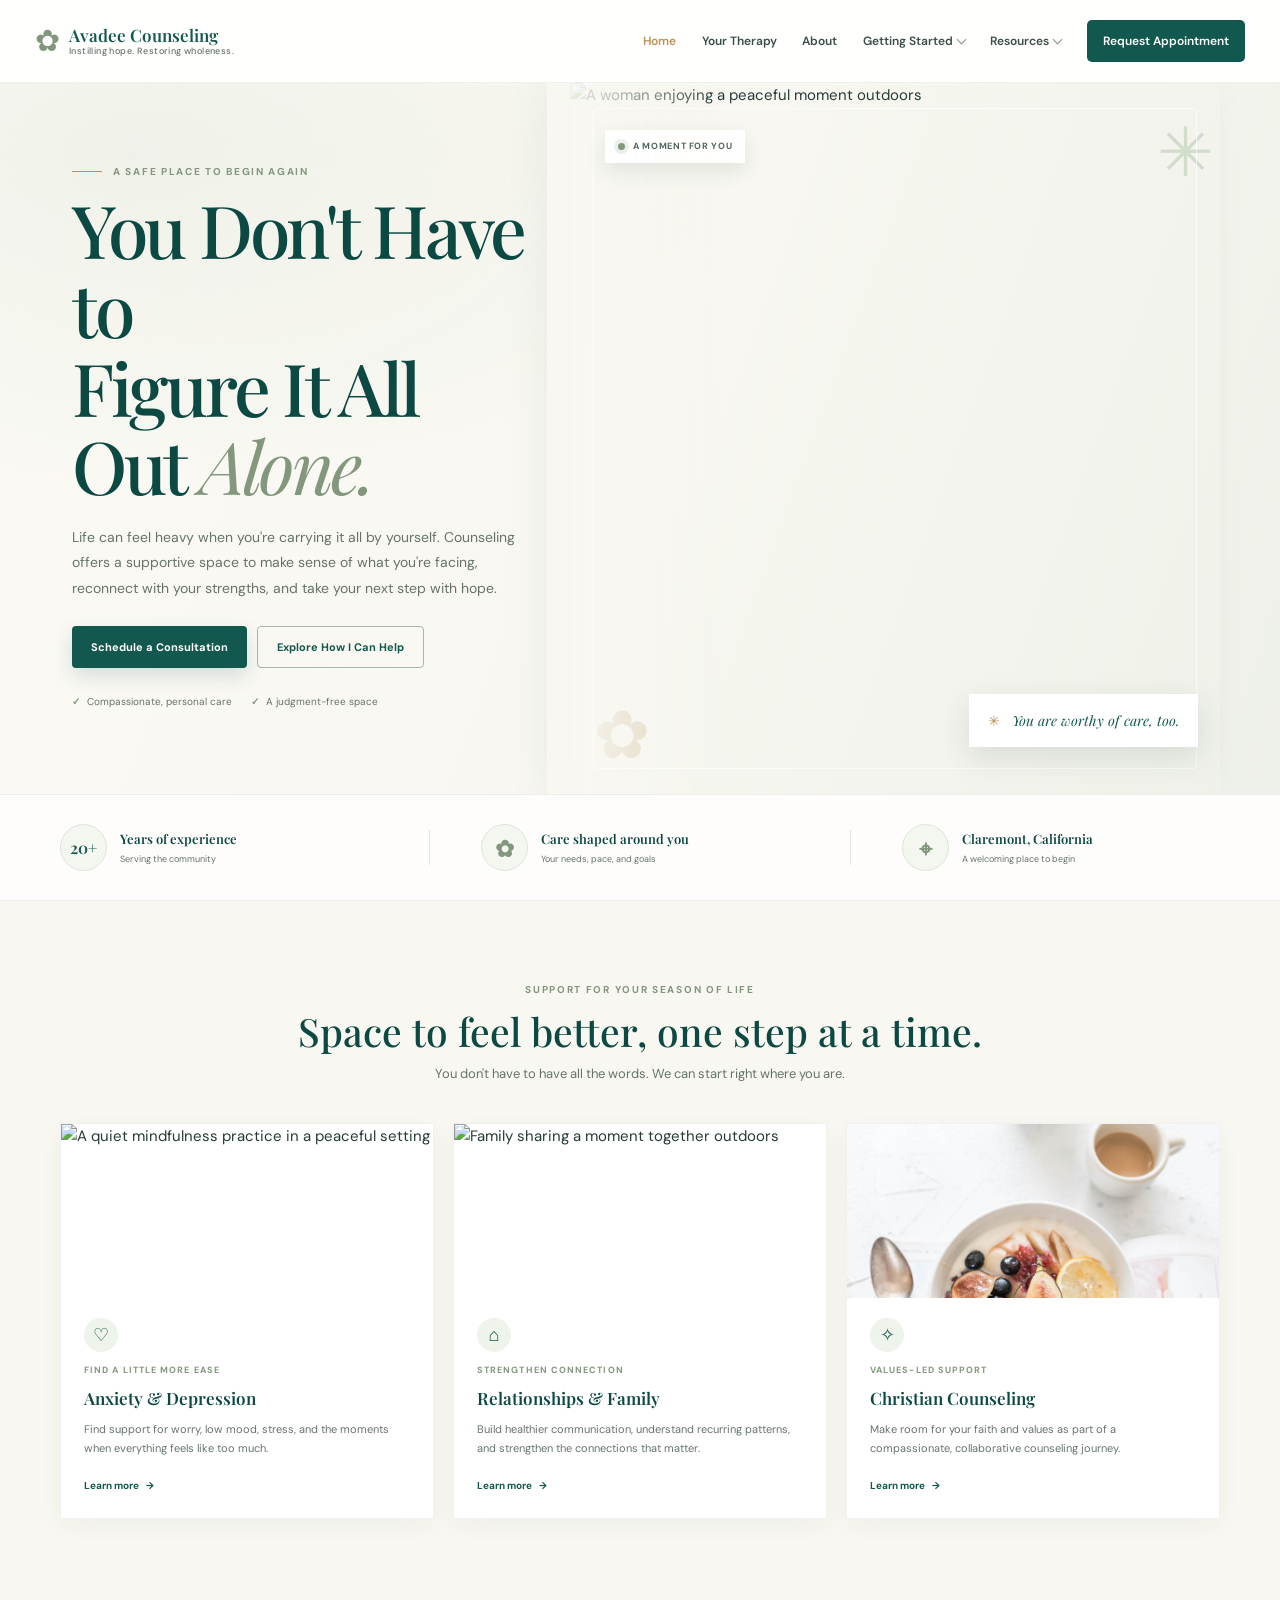
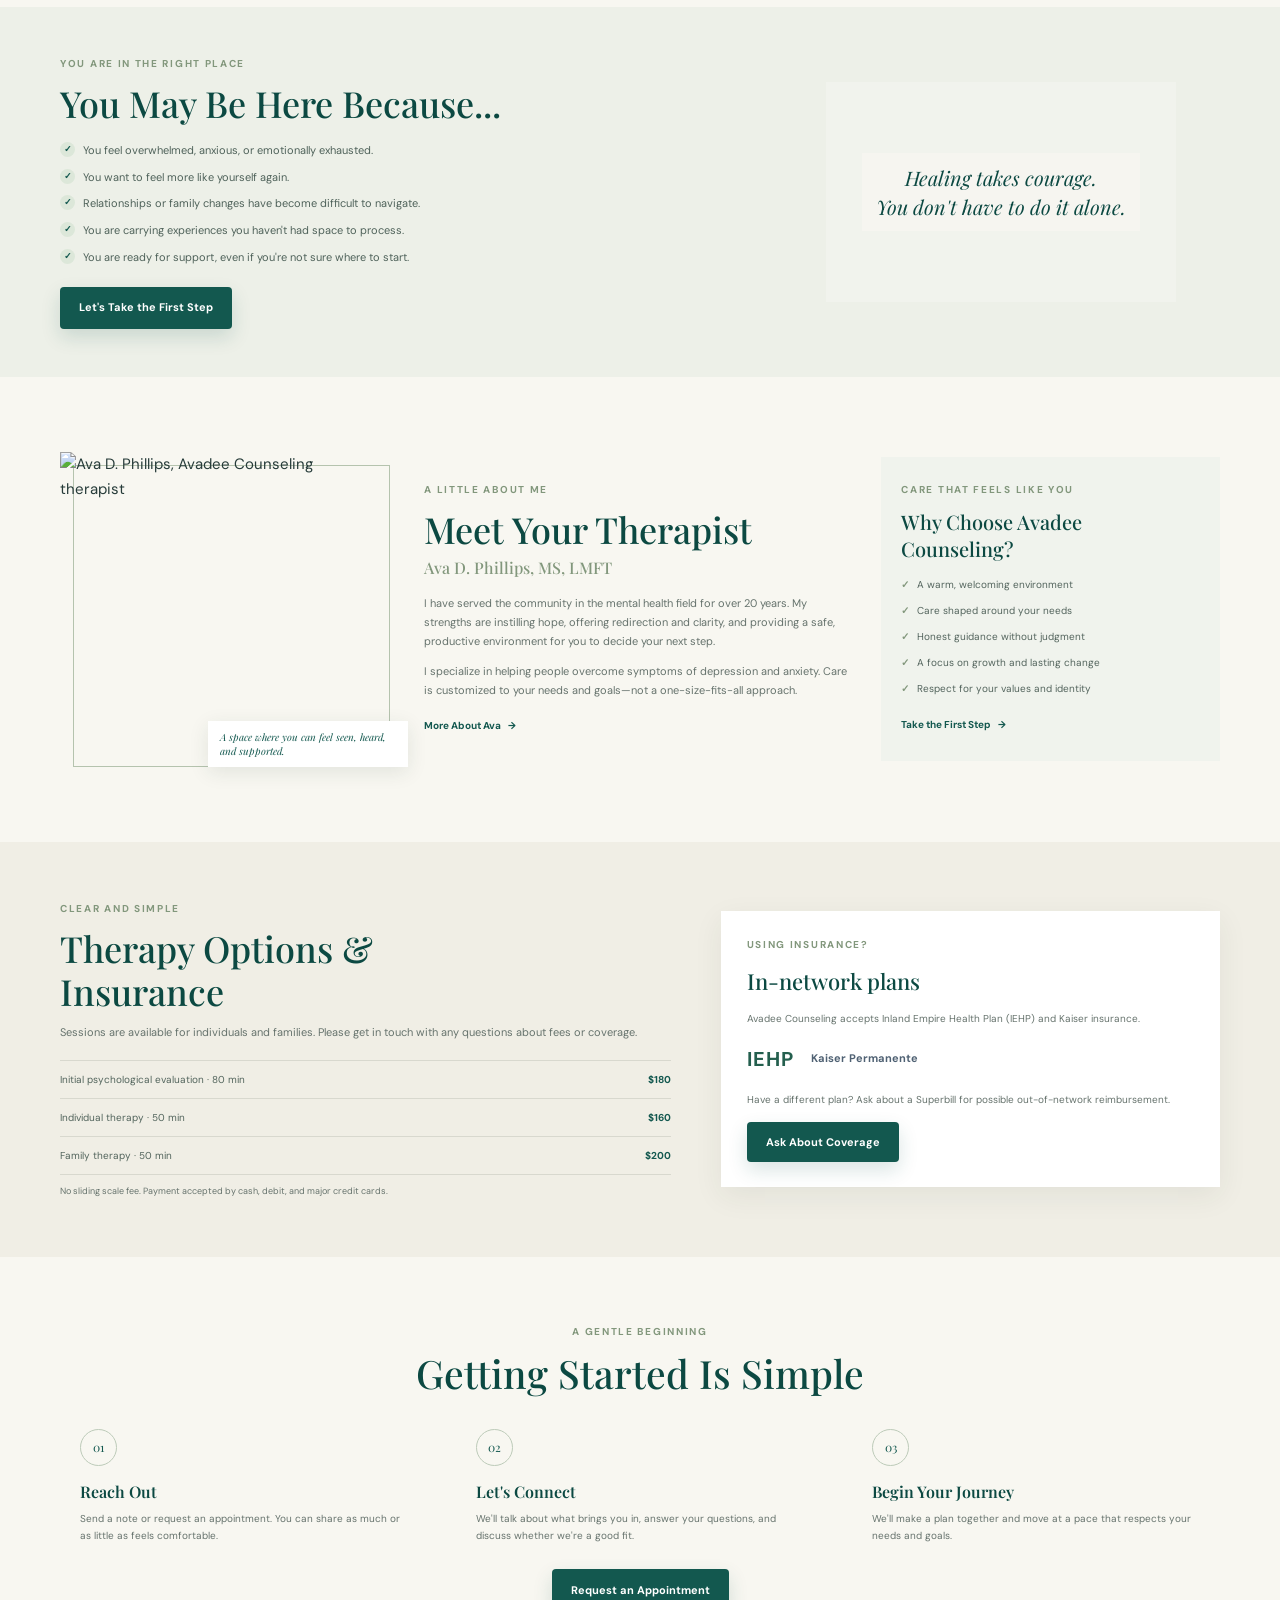
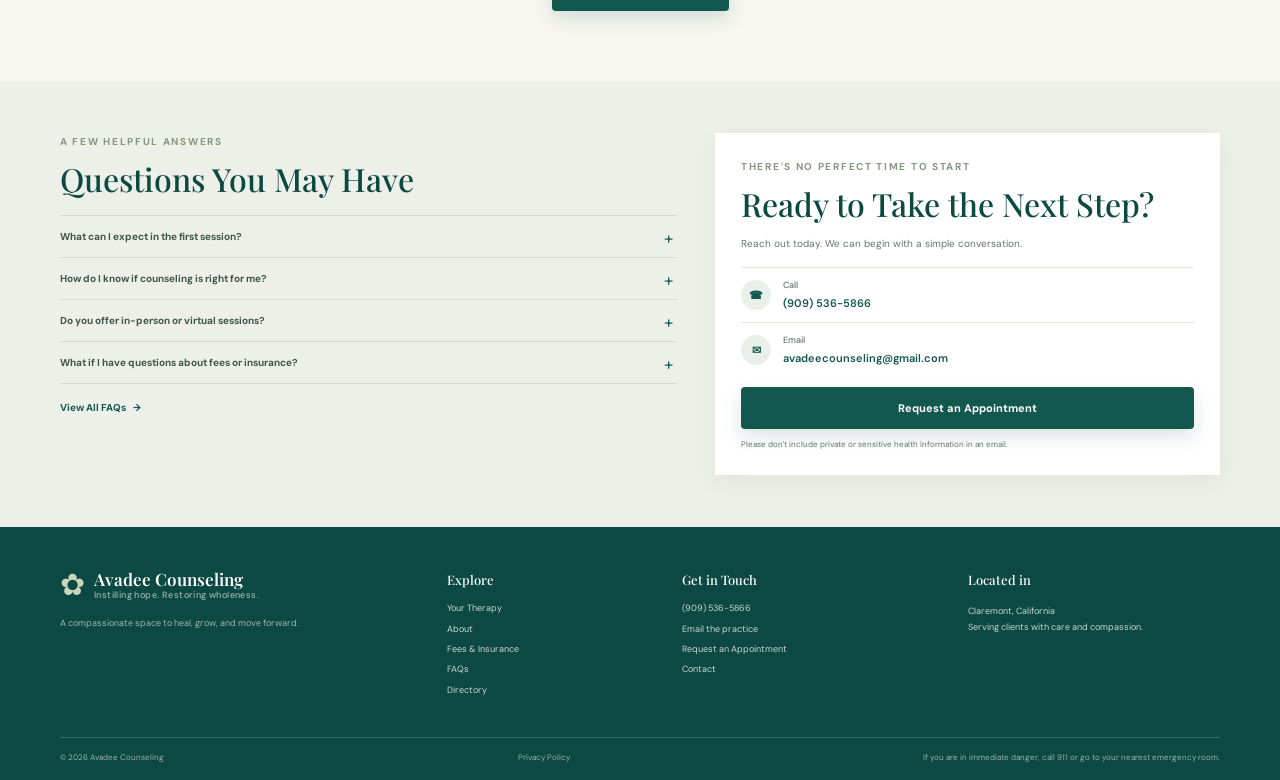
==== commit fa7aa4d8: "latest adavee update new pattern" ====
--- a/index.html
+++ b/index.html
@@ -14,12 +14,12 @@
       href="https://fonts.googleapis.com/css2?family=DM+Sans:wght@400;500;600;700&family=Playfair+Display:wght@400;500;600;700&display=swap"
       rel="stylesheet"
     />
-    <link rel="stylesheet" href="css/avadee-home.css?v=20261007-11" />
+    <link rel="stylesheet" href="css/avadee-home.css?v=20261007-12" />
   </head>
   <body>
     <header class="site-header">
       <div class="header-inner">
-        <a class="brand" href="#home" aria-label="Avadee Counseling home">
+        <a class="brand" href="index.html" aria-label="Avadee Counseling home">
           <span class="brand-mark" aria-hidden="true">✿</span>
           <span class="brand-name">Avadee Counseling<small>Instilling hope. Restoring wholeness.</small></span>
         </a>
@@ -28,12 +28,29 @@
           <span></span><span></span><span></span>
         </button>
         <nav class="main-nav" id="main-nav" aria-label="Main navigation">
-          <a href="#home">Home</a>
-          <a href="#help">How I Can Help</a>
-          <a href="#about">About</a>
-          <a href="#fees">Fees &amp; Insurance</a>
-          <a href="#faq">FAQs</a>
-          <a class="nav-cta" href="https://avadeecounseling.com/appointment-request/">Request Appointment</a>
+          <a href="index.html" aria-current="page">Home</a>
+          <a href="services.html">Your Therapy</a>
+          <a href="about.html">About</a>
+          <details class="nav-dropdown">
+            <summary>Getting Started</summary>
+            <div class="nav-menu">
+              <a href="faq.html">FAQs</a>
+              <a href="rates-and-insurance.html">Rates &amp; Insurance</a>
+              <a href="appointment-request.html">Appointment Request</a>
+              <a href="contact.html">Contact</a>
+            </div>
+          </details>
+          <details class="nav-dropdown">
+            <summary>Resources</summary>
+            <div class="nav-menu">
+              <a href="recent-news.html">Recent News</a>
+              <a href="mental-health-links.html">Mental Health Links</a>
+              <a href="physical-health-links.html">Physical Health Links</a>
+              <a href="directory.html">Directory</a>
+              <a href="blog.html">Blog</a>
+            </div>
+          </details>
+          <a class="nav-cta" href="appointment-request.html">Request Appointment</a>
         </nav>
       </div>
     </header>
@@ -50,7 +67,7 @@
               and take your next step with hope.
             </p>
             <div class="hero-actions">
-              <a class="button button-primary" href="https://avadeecounseling.com/appointment-request/">Schedule a Consultation</a>
+              <a class="button button-primary" href="appointment-request.html">Schedule a Consultation</a>
               <a class="button button-outline" href="#help">Explore How I Can Help</a>
             </div>
             <div class="hero-trust">
@@ -59,37 +76,67 @@
             </div>
           </div>
           <div class="hero-photo-wrap">
+            <img
+              class="hero-photo"
+              src="https://images.unsplash.com/photo-1524250502761-1ac6f2e30d43?auto=format&amp;fit=crop&amp;crop=faces&amp;w=1200&amp;h=1400&amp;q=90"
+              alt="A woman enjoying a peaceful moment outdoors"
+              fetchpriority="high"
+            />
+            <div class="hero-photo-frame" aria-hidden="true"></div>
             <div class="photo-note"><span class="note-sparkle">✳</span> You are worthy of care, too.</div>
             <span class="hero-leaf leaf-one" aria-hidden="true">✳</span>
             <span class="hero-leaf leaf-two" aria-hidden="true">✿</span>
-          </div>
+            <div class="hero-photo-label"><span class="label-dot"></span> A moment for you</div>
+          </div>
+        </div>
+      </section>
+
+      <section class="trust-strip" aria-label="About the practice">
+        <div class="trust-strip-inner section-wrap">
+          <div class="trust-item"><span class="trust-icon" aria-hidden="true">20+</span><span><strong>Years of experience</strong><small>Serving the community</small></span></div>
+          <span class="trust-divider" aria-hidden="true"></span>
+          <div class="trust-item"><span class="trust-icon trust-icon-flower" aria-hidden="true">✿</span><span><strong>Care shaped around you</strong><small>Your needs, pace, and goals</small></span></div>
+          <span class="trust-divider" aria-hidden="true"></span>
+          <div class="trust-item"><span class="trust-icon trust-icon-pin" aria-hidden="true">⌖</span><span><strong>Claremont, California</strong><small>A welcoming place to begin</small></span></div>
         </div>
       </section>
 
       <section class="help-section section-wrap" id="help">
         <div class="section-heading">
           <p class="eyebrow">Support for your season of life</p>
-          <h2>How I Can Help</h2>
+          <h2>Space to feel better, one step at a time.</h2>
           <p>You don't have to have all the words. We can start right where you are.</p>
         </div>
         <div class="help-grid">
           <article class="help-card">
+            <img class="card-photo" src="https://images.unsplash.com/photo-1506126613408-eca07ce68773?auto=format&amp;fit=crop&amp;w=700&amp;h=420&amp;q=85" alt="A quiet mindfulness practice in a peaceful setting" loading="lazy" />
+            <div class="card-copy">
             <div class="card-icon" aria-hidden="true">♡</div>
+            <p class="help-card-kicker">Find a little more ease</p>
             <h3>Anxiety &amp; Depression</h3>
             <p>Find support for worry, low mood, stress, and the moments when everything feels like too much.</p>
-            <a href="https://avadeecounseling.com/services/">Learn more <span aria-hidden="true">→</span></a>
+            <a href="services.html">Learn more <span aria-hidden="true">→</span></a>
+            </div>
           </article>
           <article class="help-card">
+            <img class="card-photo" src="https://images.unsplash.com/photo-1511895426328-dc8714191300?auto=format&amp;fit=crop&amp;w=700&amp;h=420&amp;q=85" alt="Family sharing a moment together outdoors" loading="lazy" />
+            <div class="card-copy">
             <div class="card-icon" aria-hidden="true">⌂</div>
+            <p class="help-card-kicker">Strengthen connection</p>
             <h3>Relationships &amp; Family</h3>
             <p>Build healthier communication, understand recurring patterns, and strengthen the connections that matter.</p>
-            <a href="https://avadeecounseling.com/services/">Learn more <span aria-hidden="true">→</span></a>
+            <a href="services.html">Learn more <span aria-hidden="true">→</span></a>
+            </div>
           </article>
           <article class="help-card">
+            <img class="card-photo" src="img/photo-2.jpg" alt="Soft white flowers in a calm setting for reflection" loading="lazy" />
+            <div class="card-copy">
             <div class="card-icon" aria-hidden="true">✧</div>
+            <p class="help-card-kicker">Values-led support</p>
             <h3>Christian Counseling</h3>
             <p>Make room for your faith and values as part of a compassionate, collaborative counseling journey.</p>
-            <a href="https://avadeecounseling.com/services/">Learn more <span aria-hidden="true">→</span></a>
+            <a href="services.html">Learn more <span aria-hidden="true">→</span></a>
+            </div>
           </article>
         </div>
       </section>
@@ -106,7 +153,7 @@
               <li>You are carrying experiences you haven't had space to process.</li>
               <li>You are ready for support, even if you're not sure where to start.</li>
             </ul>
-            <a class="button button-primary" href="https://avadeecounseling.com/appointment-request/">Let's Take the First Step</a>
+            <a class="button button-primary" href="appointment-request.html">Let's Take the First Step</a>
           </div>
           <aside class="quote-card" aria-label="A gentle reminder">
             <p>Healing takes courage.<br />You don't have to do it alone.</p>
@@ -136,7 +183,7 @@
             I specialize in helping people overcome symptoms of depression and anxiety. Care is
             customized to your needs and goals—not a one-size-fits-all approach.
           </p>
-          <a class="text-link" href="https://avadeecounseling.com/about/">More About Ava <span aria-hidden="true">→</span></a>
+          <a class="text-link" href="about.html">More About Ava <span aria-hidden="true">→</span></a>
         </div>
         <aside class="why-card">
           <p class="eyebrow">Care that feels like you</p>
@@ -148,7 +195,7 @@
             <li><span>✓</span> A focus on growth and lasting change</li>
             <li><span>✓</span> Respect for your values and identity</li>
           </ul>
-          <a class="text-link" href="https://avadeecounseling.com/appointment-request/">Take the First Step <span aria-hidden="true">→</span></a>
+          <a class="text-link" href="appointment-request.html">Take the First Step <span aria-hidden="true">→</span></a>
         </aside>
       </section>
 
@@ -188,7 +235,7 @@
           <article><span class="step-number">02</span><h3>Let's Connect</h3><p>We'll talk about what brings you in, answer your questions, and discuss whether we're a good fit.</p></article>
           <article><span class="step-number">03</span><h3>Begin Your Journey</h3><p>We'll make a plan together and move at a pace that respects your needs and goals.</p></article>
         </div>
-        <a class="button button-primary" href="https://avadeecounseling.com/appointment-request/">Request an Appointment</a>
+        <a class="button button-primary" href="appointment-request.html">Request an Appointment</a>
       </section>
 
       <section class="bottom-section">
@@ -212,7 +259,7 @@
               <summary>What if I have questions about fees or insurance?</summary>
               <p>Contact the practice and we'll help you understand current rates and discuss insurance questions.</p>
             </details>
-            <a class="text-link" href="https://avadeecounseling.com/faq/">View All FAQs <span aria-hidden="true">→</span></a>
+            <a class="text-link" href="faq.html">View All FAQs <span aria-hidden="true">→</span></a>
           </div>
           <div class="contact-panel" id="contact">
             <p class="eyebrow">There's no perfect time to start</p>
@@ -220,7 +267,7 @@
             <p>Reach out today. We can begin with a simple conversation.</p>
             <a class="contact-method" href="tel:+19095365866"><span aria-hidden="true">☎</span><span><small>Call</small>(909) 536-5866</span></a>
             <a class="contact-method" href="mailto:avadeecounseling@gmail.com"><span aria-hidden="true">✉</span><span><small>Email</small>avadeecounseling@gmail.com</span></a>
-            <a class="button button-primary" href="https://avadeecounseling.com/appointment-request/">Request an Appointment</a>
+            <a class="button button-primary" href="appointment-request.html">Request an Appointment</a>
             <p class="privacy-note">Please don't include private or sensitive health information in an email.</p>
           </div>
         </div>
@@ -230,11 +277,11 @@
     <footer class="site-footer">
       <div class="footer-main section-wrap">
         <div class="footer-brand">
-          <a class="brand brand-light" href="#home"><span class="brand-mark" aria-hidden="true">✿</span><span class="brand-name">Avadee Counseling<small>Instilling hope. Restoring wholeness.</small></span></a>
+          <a class="brand brand-light" href="index.html"><span class="brand-mark" aria-hidden="true">✿</span><span class="brand-name">Avadee Counseling<small>Instilling hope. Restoring wholeness.</small></span></a>
           <p>A compassionate space to heal, grow, and move forward.</p>
         </div>
-        <div><h3>Explore</h3><a href="#help">How I Can Help</a><a href="#about">About</a><a href="#fees">Fees &amp; Insurance</a><a href="#faq">FAQs</a></div>
-        <div><h3>Get in Touch</h3><a href="tel:+19095365866">(909) 536-5866</a><a href="mailto:avadeecounseling@gmail.com">Email the practice</a><a href="https://avadeecounseling.com/appointment-request/">Request an Appointment</a></div>
+        <div><h3>Explore</h3><a href="services.html">Your Therapy</a><a href="about.html">About</a><a href="rates-and-insurance.html">Fees &amp; Insurance</a><a href="faq.html">FAQs</a><a href="directory.html">Directory</a></div>
+        <div><h3>Get in Touch</h3><a href="tel:+19095365866">(909) 536-5866</a><a href="mailto:avadeecounseling@gmail.com">Email the practice</a><a href="appointment-request.html">Request an Appointment</a><a href="contact.html">Contact</a></div>
         <div class="footer-location"><h3>Located in</h3><p>Claremont, California<br />Serving clients with care and compassion.</p></div>
       </div>
       <div class="footer-bottom section-wrap"><span>© 2026 Avadee Counseling</span><a href="https://avadeecounseling.com/wp-content/uploads/2022/02/Privacy-Policy-Solo-US-4.pdf">Privacy Policy</a><span>If you are in immediate danger, call 911 or go to your nearest emergency room.</span></div>
@@ -255,6 +302,27 @@
           navigation.classList.remove("is-open");
         }
       });
+
+      const animatedItems = document.querySelectorAll(
+        ".hero-copy, .hero-photo-wrap, .trust-item, .help-card, .you-copy, .quote-card, .about-copy, .why-card, .fees-copy, .insurance-card, .steps-grid article, .faq-panel, .contact-panel"
+      );
+
+      if ("IntersectionObserver" in window && !window.matchMedia("(prefers-reduced-motion: reduce)").matches) {
+        const revealObserver = new IntersectionObserver((entries, observer) => {
+          entries.forEach((entry) => {
+            if (entry.isIntersecting) {
+              entry.target.classList.add("is-visible");
+              observer.unobserve(entry.target);
+            }
+          });
+        }, { threshold: 0.12 });
+
+        animatedItems.forEach((item) => {
+          item.classList.add("reveal-item");
+          revealObserver.observe(item);
+        });
+        document.body.classList.add("motion-ready");
+      }
     </script>
   </body>
 </html>
--- a/css/avadee-home.css
+++ b/css/avadee-home.css
@@ -117,6 +117,52 @@
   color: var(--gold);
 }
 
+.nav-dropdown {
+  position: relative;
+}
+
+.nav-dropdown summary {
+  cursor: pointer;
+  list-style: none;
+}
+
+.nav-dropdown summary::-webkit-details-marker {
+  display: none;
+}
+
+.nav-dropdown summary::after {
+  content: "";
+  display: inline-block;
+  width: 6px;
+  height: 6px;
+  margin-left: 5px;
+  border-right: 1px solid var(--sage);
+  border-bottom: 1px solid var(--sage);
+  transform: translateY(-2px) rotate(45deg);
+}
+
+.nav-menu {
+  position: absolute;
+  z-index: 6;
+  top: calc(100% + 14px);
+  left: -14px;
+  min-width: 190px;
+  padding: 8px;
+  background: var(--white);
+  box-shadow: 0 10px 25px rgba(31, 58, 51, 0.14);
+}
+
+.nav-menu a {
+  display: block;
+  padding: 8px 10px;
+  white-space: nowrap;
+}
+
+.nav-menu a:hover,
+.main-nav [aria-current="page"] {
+  color: var(--gold);
+}
+
 .nav-cta {
   background: var(--green);
   color: var(--white);
@@ -147,33 +193,45 @@
 }
 
 .hero {
-  min-height: 480px;
+  min-height: 620px;
   width: 100%;
   position: relative;
   overflow: hidden;
   background-color: var(--cream);
   background-image:
-    linear-gradient(90deg, var(--cream) 0%, rgba(248, 247, 241, 0.98) 34%, rgba(248, 247, 241, 0.8) 46%, rgba(248, 247, 241, 0.16) 59%, rgba(248, 247, 241, 0) 72%),
-    url("https://images.unsplash.com/photo-1524250502761-1ac6f2e30d43?auto=format&fit=crop&crop=faces&w=1500&h=950&q=90");
-  background-size: 100% 100%, 62% 100%;
-  background-position: center, right center;
-  background-repeat: no-repeat;
+    radial-gradient(ellipse at 10% 10%, rgba(205, 216, 198, 0.24), transparent 38%),
+    linear-gradient(110deg, #fbfaf5 0%, #f8f7f1 50%, #eef1e9 100%);
 }
 
 .hero-inner {
   position: relative;
   z-index: 1;
   display: grid;
-  grid-template-columns: 1fr 0.95fr;
+  grid-template-columns: 0.88fr 1.12fr;
   align-items: center;
-  gap: 54px;
-  padding-top: 32px;
-  padding-bottom: 38px;
-  min-height: 480px;
+  gap: clamp(28px, 4.5vw, 62px);
+  padding-top: 50px;
+  padding-bottom: 54px;
+  min-height: 620px;
 }
 
 .hero-copy {
-  padding: 32px 0 32px 12px;
+  position: relative;
+  z-index: 2;
+  padding: 30px 0 30px 12px;
+}
+
+.hero-copy .eyebrow {
+  display: flex;
+  align-items: center;
+  gap: 11px;
+}
+
+.hero-copy .eyebrow::before {
+  width: 30px;
+  height: 1px;
+  background: var(--gold);
+  content: "";
 }
 
 .eyebrow {
@@ -199,9 +257,10 @@
 }
 
 .hero h1 {
-  margin-bottom: 18px;
+  max-width: 600px;
+  margin-bottom: 20px;
   color: var(--green-deep);
-  font-size: clamp(40px, 5.3vw, 66px);
+  font-size: clamp(46px, 5.7vw, 76px);
   line-height: 1.08;
   letter-spacing: -0.045em;
   font-weight: 500;
@@ -213,8 +272,8 @@
 }
 
 .hero-description {
-  max-width: 480px;
-  margin-bottom: 22px;
+  max-width: 450px;
+  margin-bottom: 25px;
   color: var(--muted);
   font-size: 14px;
   line-height: 1.8;
@@ -231,12 +290,12 @@
   display: inline-flex;
   align-items: center;
   justify-content: center;
-  padding: 10px 18px;
-  border-radius: 5px;
+  padding: 11px 19px;
+  border-radius: 4px;
   font-size: 11px;
   font-weight: 700;
   text-align: center;
-  transition: background 0.2s ease, color 0.2s ease, transform 0.2s ease;
+  transition: background 0.2s ease, color 0.2s ease, transform 0.2s ease, box-shadow 0.2s ease;
 }
 
 .button:hover {
@@ -246,6 +305,7 @@
 .button-primary {
   background: var(--green);
   color: var(--white);
+  box-shadow: 0 8px 19px rgba(19, 88, 79, 0.16);
 }
 
 .button-outline {
@@ -261,8 +321,8 @@
 .hero-trust {
   display: flex;
   flex-wrap: wrap;
-  gap: 16px;
-  margin-top: 22px;
+  gap: 13px 19px;
+  margin-top: 25px;
   color: var(--muted);
   font-size: 10px;
 }
@@ -273,23 +333,58 @@
 }
 
 .hero-photo-wrap {
-  min-height: 385px;
-  position: relative;
+  position: absolute;
+  inset: 0;
   isolation: isolate;
+  pointer-events: none;
+}
+
+.hero-photo-wrap::after {
+  position: absolute;
+  z-index: 1;
+  inset: 0 43% 0 42%;
+  background: linear-gradient(90deg, var(--cream) 0%, rgba(248, 247, 241, 0.74) 34%, rgba(248, 247, 241, 0) 100%);
+  content: "";
+}
+
+.hero-photo {
+  width: 56%;
+  height: 100%;
+  position: absolute;
+  top: 0;
+  right: 0;
+  z-index: 0;
+  border-radius: 0;
+  object-fit: cover;
+  object-position: center 36%;
+  box-shadow: -20px 0 45px rgba(38, 59, 57, 0.08);
+  animation: hero-photo-arrive 1s ease both, cover-photo-drift 18s 1s ease-in-out infinite alternate;
+}
+
+.hero-photo-frame {
+  position: absolute;
+  z-index: 2;
+  top: 25px;
+  right: 23px;
+  bottom: 25px;
+  width: calc(56% - 46px);
+  border: 1px solid rgba(255, 255, 255, 0.62);
+  border-radius: 4px;
 }
 
 .photo-note {
   position: absolute;
   z-index: 2;
   right: 22px;
-  bottom: 16px;
-  padding: 13px 20px;
+  bottom: 47px;
+  padding: 15px 19px;
   background: var(--white);
   color: var(--green);
   box-shadow: 0 10px 30px rgba(31, 58, 51, 0.12);
   font-family: "Playfair Display", Georgia, serif;
-  font-size: 15px;
+  font-size: 14px;
   font-style: italic;
+  animation: note-arrive 0.8s 0.45s ease both;
 }
 
 .note-sparkle {
@@ -306,25 +401,121 @@
 }
 
 .leaf-one {
-  top: -20px;
-  right: -28px;
-  font-size: 82px;
+  top: 13px;
+  right: 6px;
+  font-size: 68px;
+  animation: mark-drift 6s ease-in-out infinite;
 }
 
 .leaf-two {
-  bottom: -33px;
-  right: -23px;
-  font-size: 80px;
+  bottom: 1px;
+  left: 46%;
+  font-size: 67px;
   color: #d8c9a9;
+  animation: mark-drift 7s ease-in-out infinite reverse;
+}
+
+.hero-photo-label {
+  position: absolute;
+  z-index: 2;
+  top: 47px;
+  left: 47%;
+  display: flex;
+  align-items: center;
+  gap: 8px;
+  padding: 9px 13px;
+  background: rgba(255, 255, 255, 0.9);
+  color: #53645d;
+  box-shadow: 0 8px 20px rgba(31, 58, 51, 0.1);
+  font-size: 9px;
+  font-weight: 700;
+  letter-spacing: 0.07em;
+  text-transform: uppercase;
+}
+
+.label-dot {
+  width: 7px;
+  height: 7px;
+  border-radius: 50%;
+  background: #82977c;
+  box-shadow: 0 0 0 4px rgba(130, 151, 124, 0.15);
+}
+
+.trust-strip {
+  position: relative;
+  z-index: 2;
+  border-top: 1px solid rgba(38, 59, 57, 0.08);
+  border-bottom: 1px solid rgba(38, 59, 57, 0.08);
+  background: rgba(255, 255, 255, 0.76);
+}
+
+.trust-strip-inner {
+  min-height: 105px;
+  display: grid;
+  grid-template-columns: 1fr auto 1fr auto 1fr;
+  align-items: center;
+  gap: clamp(18px, 4vw, 52px);
+}
+
+.trust-item {
+  display: flex;
+  align-items: center;
+  gap: 13px;
+}
+
+.trust-icon {
+  width: 47px;
+  height: 47px;
+  flex: 0 0 auto;
+  display: grid;
+  place-items: center;
+  border: 1px solid #dce4d9;
+  border-radius: 50%;
+  background: #f4f6f0;
+  color: var(--green);
+  font-family: "Playfair Display", Georgia, serif;
+  font-size: 16px;
+  font-weight: 600;
+}
+
+.trust-icon-flower,
+.trust-icon-pin {
+  color: var(--sage);
+  font-size: 23px;
+}
+
+.trust-item strong,
+.trust-item small {
+  display: block;
+}
+
+.trust-item strong {
+  color: var(--green-deep);
+  font-family: "Playfair Display", Georgia, serif;
+  font-size: 13px;
+  font-weight: 600;
+}
+
+.trust-item small {
+  margin-top: 2px;
+  color: var(--muted);
+  font-size: 9px;
+}
+
+.trust-divider {
+  width: 1px;
+  height: 35px;
+  background: #e2e6dd;
 }
 
 .help-section {
-  padding-top: 42px;
-  padding-bottom: 74px;
+  padding-top: 80px;
+  padding-bottom: 88px;
 }
 
 .section-heading {
-  margin: 0 auto 32px;
+  max-width: 700px;
+  margin: 0 auto 38px;
   text-align: center;
 }
 
@@ -344,7 +535,19 @@
 .section-heading > p:last-child {
   margin: 0;
   color: var(--muted);
-  font-size: 12px;
+  font-size: 13px;
+}
+
+.section-heading .eyebrow {
+  justify-content: center;
+}
+
+.section-heading .eyebrow::before,
+.section-heading .eyebrow::after {
+  width: 24px;
+  height: 1px;
+  background: var(--gold);
+  content: "";
 }
 
 .help-grid {
@@ -354,11 +557,22 @@
 }
 
 .help-card {
-  min-height: 200px;
-  padding: 23px 22px 20px;
+  min-height: 100%;
+  padding: 0 0 20px;
+  overflow: hidden;
   background: var(--white);
   border: 1px solid rgba(33, 75, 64, 0.07);
   box-shadow: 0 7px 23px rgba(36, 60, 49, 0.045);
+  transition: transform 0.25s ease, box-shadow 0.25s ease;
+}
+
+.help-card:hover {
+  transform: translateY(-5px);
+  box-shadow: 0 16px 34px rgba(36, 60, 49, 0.12);
+}
+
+.help-card .card-copy {
+  padding: 20px 23px 0;
 }
 
 .card-icon {
@@ -382,6 +596,15 @@
   font-weight: 600;
 }
 
+.help-card-kicker {
+  margin-bottom: 5px !important;
+  color: var(--sage) !important;
+  font-size: 9px !important;
+  font-weight: 700;
+  letter-spacing: 0.12em;
+  text-transform: uppercase;
+}
+
 .help-card p {
   margin-bottom: 14px;
   color: var(--muted);
@@ -399,6 +622,42 @@
 .help-card a span,
 .text-link span {
   margin-left: 5px;
+}
+
+.card-photo {
+  display: block;
+  width: 100%;
+  height: 174px;
+  object-fit: cover;
+  transition: transform 0.65s cubic-bezier(0.2, 0.65, 0.3, 1);
+}
+
+.help-card:hover .card-photo,
+.page-card:hover .card-photo {
+  transform: scale(1.045);
+}
+
+.page-content .card-photo {
+  height: 180px;
+  margin: -23px -24px 20px;
+  width: calc(100% + 48px);
+}
+
+.page-content .page-card-image {
+  padding-top: 0;
+}
+
+.page-card .card-copy {
+  padding: 0 4px 3px;
+}
+
+.page-card .card-copy .eyebrow {
+  margin-bottom: 6px;
+  color: var(--page-accent, var(--sage));
+}
+
+.page-card .card-copy h2 {
+  margin-bottom: 9px;
 }
 
 .you-section {
@@ -930,6 +1189,521 @@
   font-size: 8px;
 }
 
+.page-banner {
+  position: relative;
+  isolation: isolate;
+  overflow: hidden;
+  background:
+    radial-gradient(ellipse at 82% 18%, rgba(185, 146, 84, 0.13), transparent 28%),
+    linear-gradient(120deg, #edf0e8, #f7f5ed 68%, #e7eee5);
+}
+
+.page-banner::before,
+.page-banner::after {
+  position: absolute;
+  z-index: -1;
+  content: "";
+  border: 1px solid rgba(19, 88, 79, 0.1);
+  border-radius: 50%;
+  pointer-events: none;
+}
+
+.page-banner::before {
+  width: 390px;
+  height: 390px;
+  top: -230px;
+  left: -90px;
+}
+
+.page-banner::after {
+  width: 540px;
+  height: 540px;
+  right: -180px;
+  bottom: -410px;
+}
+
+.page-banner--about,
+.page-banner--services,
+.page-banner--contact {
+  --page-accent: #13584f;
+}
+
+.page-banner--faq,
+.page-banner--recent-news,
+.page-banner--blog {
+  --page-accent: #82977c;
+}
+
+.page-banner--rates-and-insurance,
+.page-banner--appointment-request,
+.page-banner--directory {
+  --page-accent: #b99254;
+}
+
+.page-banner--mental-health-links,
+.page-banner--physical-health-links {
+  --page-accent: #5d8371;
+}
+
+.page-banner-inner {
+  min-height: 310px;
+  display: grid;
+  grid-template-columns: minmax(0, 1.1fr) minmax(210px, 0.7fr);
+  align-items: center;
+  gap: 40px;
+  padding-top: 36px;
+  padding-bottom: 40px;
+}
+
+.page-banner-copy {
+  position: relative;
+  z-index: 1;
+}
+
+.breadcrumbs {
+  display: flex;
+  align-items: center;
+  gap: 10px;
+  margin-bottom: 22px;
+  color: #718078;
+  font-size: 10px;
+  font-weight: 600;
+}
+
+.breadcrumbs a:hover {
+  color: var(--green);
+}
+
+.breadcrumbs span[aria-current="page"] {
+  color: var(--green-deep);
+}
+
+.page-banner .eyebrow {
+  display: flex;
+  align-items: center;
+  gap: 10px;
+  margin-bottom: 11px;
+  color: var(--page-accent, var(--sage));
+}
+
+.page-banner .eyebrow::before {
+  width: 25px;
+  height: 1px;
+  background: currentColor;
+  content: "";
+}
+
+.page-banner h1 {
+  max-width: 780px;
+  margin: 0;
+  color: var(--green-deep);
+  font-size: clamp(37px, 5.1vw, 60px);
+  line-height: 1.08;
+  letter-spacing: -0.035em;
+  font-weight: 500;
+}
+
+.banner-caption {
+  max-width: 460px;
+  margin: 15px 0 0;
+  color: #66736d;
+  font-size: 13px;
+}
+
+.page-art {
+  min-height: 210px;
+  position: relative;
+  display: grid;
+  place-items: center;
+}
+
+.page-art-photo {
+  position: absolute;
+  width: clamp(150px, 21vw, 220px);
+  aspect-ratio: 1;
+  border: 5px solid rgba(255, 255, 255, 0.72);
+  border-radius: 50%;
+  object-fit: cover;
+  box-shadow: 0 17px 42px rgba(38, 59, 57, 0.18);
+  animation: portrait-float 7s ease-in-out infinite;
+}
+
+.page-art-ring {
+  width: clamp(150px, 21vw, 220px);
+  aspect-ratio: 1;
+  display: block;
+  position: absolute;
+  border: 1px solid rgba(19, 88, 79, 0.45);
+  border-radius: 50%;
+  pointer-events: none;
+  box-shadow:
+    0 0 0 18px rgba(255, 255, 255, 0.18),
+    0 0 0 38px rgba(255, 255, 255, 0.14),
+    inset 0 0 0 17px rgba(255, 255, 255, 0.19);
+  animation: orbit-pulse 6s ease-in-out infinite;
+}
+
+.page-art-ring::before,
+.page-art-ring::after {
+  position: absolute;
+  width: 10px;
+  height: 10px;
+  content: "";
+  border-radius: 50%;
+  background: var(--page-accent, var(--sage));
+}
+
+.page-art-ring::before {
+  top: 13%;
+  right: 22%;
+}
+
+.page-art-ring::after {
+  bottom: 16%;
+  left: 22%;
+  width: 6px;
+  height: 6px;
+  background: var(--gold);
+}
+
+.page-art-mark {
+  position: absolute;
+  z-index: 1;
+  display: grid;
+  place-items: center;
+  width: 126px;
+  height: 126px;
+  border: 1px solid rgba(255, 255, 255, 0.75);
+  border-radius: 50%;
+  background: rgba(255, 255, 255, 0.82);
+  color: var(--page-accent, var(--green));
+  font-family: "Playfair Display", Georgia, serif;
+  font-size: 65px;
+  box-shadow: 0 12px 32px rgba(38, 59, 57, 0.16);
+  animation: mark-drift 5s ease-in-out infinite;
+}
+
+.page-art-caption {
+  position: absolute;
+  z-index: 2;
+  right: 0;
+  bottom: 1px;
+  padding: 9px 13px;
+  border-left: 2px solid var(--page-accent, var(--sage));
+  background: rgba(255, 255, 255, 0.74);
+  color: #65736b;
+  font-size: 9px;
+  line-height: 1.5;
+}
+
+.page-content {
+  min-height: 48vh;
+  padding-top: 52px;
+  padding-bottom: 76px;
+}
+
+.page-content > * {
+  max-width: 920px;
+  margin-left: auto;
+  margin-right: auto;
+}
+
+.page-content > .page-intro {
+  max-width: 780px;
+  margin-bottom: 34px;
+  color: #52645c;
+  font-family: "Playfair Display", Georgia, serif;
+  font-size: clamp(19px, 2.4vw, 25px);
+  line-height: 1.6;
+}
+
+.story-feature {
+  display: grid;
+  grid-template-columns: minmax(200px, 0.72fr) minmax(0, 1.28fr);
+  align-items: center;
+  gap: clamp(26px, 5vw, 58px);
+  margin: 38px auto;
+}
+
+.story-feature > img {
+  width: 100%;
+  height: 350px;
+  border-radius: 48% 48% 4px 4px;
+  object-fit: cover;
+  box-shadow: 14px 14px 0 #e8eee6, 0 20px 50px rgba(38, 59, 57, 0.1);
+}
+
+.story-feature .eyebrow {
+  margin-bottom: 8px;
+}
+
+.story-feature h2 {
+  margin-top: 0;
+}
+
+.story-feature p:last-child {
+  margin-bottom: 0;
+}
+
+.page-content p,
+.page-content li {
+  color: #52645c;
+  font-size: 13px;
+}
+
+.page-content h2,
+.page-content h3 {
+  margin-top: 34px;
+  margin-bottom: 12px;
+  color: var(--green-deep);
+  font-family: "Playfair Display", Georgia, serif;
+  font-weight: 500;
+}
+
+.page-content h2 {
+  font-size: clamp(25px, 3vw, 32px);
+}
+
+.page-content h3 {
+  font-size: 20px;
+}
+
+.page-content a:not(.button) {
+  color: var(--green);
+  text-decoration: underline;
+  text-underline-offset: 3px;
+}
+
+.page-content a:not(.button):hover {
+  color: var(--gold);
+}
+
+.page-content a:not(.button) {
+  transition: color 0.2s ease;
+}
+
+.page-content ul {
+  padding-left: 22px;
+}
+
+.page-content li {
+  margin: 8px 0;
+}
+
+.page-card,
+.page-content details {
+  padding: 23px 24px;
+  background: var(--white);
+  border: 1px solid var(--line);
+  box-shadow: 0 9px 26px rgba(38, 59, 57, 0.045);
+}
+
+.page-card {
+  position: relative;
+  margin: 20px 0;
+  overflow: hidden;
+  transition: transform 0.2s ease, box-shadow 0.2s ease;
+}
+
+.page-card::after {
+  position: absolute;
+  top: 0;
+  left: 0;
+  width: 100%;
+  height: 3px;
+  background: linear-gradient(90deg, var(--page-accent, var(--sage)), rgba(185, 146, 84, 0.55));
+  content: "";
+}
+
+.page-grid .page-card:hover {
+  transform: translateY(-3px);
+  box-shadow: 0 15px 32px rgba(38, 59, 57, 0.09);
+}
+
+.page-card h2,
+.page-card h3 {
+  margin-top: 0;
+}
+
+.page-card p:last-child,
+.page-card ul:last-child {
+  margin-bottom: 0;
+}
+
+.page-content details {
+  margin: 12px 0;
+  border-radius: 5px;
+  transition: border-color 0.2s ease, box-shadow 0.2s ease;
+}
+
+.page-content details[open] {
+  border-color: #bfcec0;
+  box-shadow: 0 8px 22px rgba(38, 59, 57, 0.06);
+}
+
+.page-content summary {
+  position: relative;
+  padding-right: 28px;
+  color: var(--green-deep);
+  cursor: pointer;
+  font-weight: 700;
+  list-style: none;
+}
+
+.page-content summary::-webkit-details-marker {
+  display: none;
+}
+
+.page-content summary::after {
+  position: absolute;
+  top: -3px;
+  right: 0;
+  color: var(--page-accent, var(--sage));
+  content: "+";
+  font-size: 21px;
+  font-weight: 400;
+}
+
+.page-content details[open] summary::after {
+  content: "−";
+}
+
+.page-content details p {
+  margin: 12px 0 0;
+}
+
+.page-content .resource-list {
+  display: grid;
+  grid-template-columns: repeat(2, minmax(0, 1fr));
+  gap: 12px 16px;
+  padding: 0;
+  list-style: none;
+}
+
+.page-content .resource-list li {
+  position: relative;
+  margin: 0;
+  padding: 17px 18px 17px 42px;
+  border: 1px solid var(--line);
+  background: #fff;
+  box-shadow: 0 6px 18px rgba(38, 59, 57, 0.035);
+}
+
+.page-content .resource-list li::before {
+  position: absolute;
+  top: 19px;
+  left: 17px;
+  width: 13px;
+  height: 13px;
+  border: 1px solid #9cb19c;
+  border-radius: 50%;
+  background: var(--green-light);
+  content: "";
+}
+
+.page-grid {
+  display: grid;
+  grid-template-columns: repeat(2, minmax(0, 1fr));
+  gap: 16px;
+}
+
+.page-grid .page-card {
+  margin: 0;
+  min-height: 100%;
+}
+
+.page-actions {
+  display: flex;
+  flex-wrap: wrap;
+  gap: 12px;
+  margin-top: 30px;
+}
+
+.page-actions .button,
+.page-card .button {
+  box-shadow: 0 7px 16px rgba(19, 88, 79, 0.12);
+}
+
+.motion-ready .reveal-item {
+  opacity: 0;
+  transform: translateY(24px);
+  transition: opacity 0.65s ease, transform 0.65s cubic-bezier(0.2, 0.65, 0.3, 1);
+}
+
+.motion-ready .reveal-item.is-visible {
+  opacity: 1;
+  transform: translateY(0);
+}
+
+.page-grid .reveal-item:nth-child(2),
+.help-grid .reveal-item:nth-child(2) {
+  transition-delay: 90ms;
+}
+
+.page-grid .reveal-item:nth-child(3),
+.help-grid .reveal-item:nth-child(3) {
+  transition-delay: 180ms;
+}
+
+.trust-strip .reveal-item:nth-of-type(2) {
+  transition-delay: 100ms;
+}
+
+.trust-strip .reveal-item:nth-of-type(3) {
+  transition-delay: 200ms;
+}
+
+.hero-copy.reveal-item {
+  transform: translateX(-22px);
+}
+
+.hero-copy.reveal-item.is-visible {
+  transform: translateX(0);
+}
+
+.hero-photo-wrap.reveal-item {
+  transform: translateX(22px);
+}
+
+.hero-photo-wrap.reveal-item.is-visible {
+  transform: translateX(0);
+}
+
+.page-grid .reveal-item:nth-child(4) {
+  transition-delay: 270ms;
+}
+
+@keyframes portrait-float {
+  0%, 100% { transform: translateY(0) rotate(-1deg); }
+  50% { transform: translateY(-9px) rotate(1deg); }
+}
+
+@keyframes orbit-pulse {
+  0%, 100% { transform: scale(1); opacity: 0.82; }
+  50% { transform: scale(1.045); opacity: 1; }
+}
+
+@keyframes mark-drift {
+  0%, 100% { transform: translateY(0) rotate(-4deg); }
+  50% { transform: translateY(-5px) rotate(4deg); }
+}
+
+@keyframes hero-photo-arrive {
+  from { opacity: 0; }
+  to { opacity: 1; }
+}
+
+@keyframes cover-photo-drift {
+  from { object-position: center 34%; }
+  to { object-position: center 40%; }
+}
+
+.notice-card {
+  padding: 17px 20px;
+  background: #edf0e8;
+  border-left: 3px solid var(--sage);
+}
+
 @media (max-width: 720px) {
   .header-inner {
     width: min(100% - 40px, 1210px);
@@ -954,8 +1728,20 @@
     gap: 0;
   }
 
-  .main-nav > a {
+  .main-nav > a,
+  .nav-dropdown summary {
     padding: 10px 4px;
+  }
+
+  .nav-menu {
+    position: static;
+    min-width: 0;
+    padding: 0 0 6px 12px;
+    box-shadow: none;
+  }
+
+  .nav-menu a {
+    padding: 8px;
   }
 
   .main-nav .nav-cta {
@@ -964,6 +1750,34 @@
     text-align: center;
   }
 
+  .page-banner-inner {
+    min-height: 260px;
+    grid-template-columns: minmax(0, 1fr) 175px;
+    gap: 16px;
+  }
+
+  .page-art {
+    min-height: 170px;
+  }
+
+  .page-art-ring {
+    width: 150px;
+  }
+
+  .page-art-photo {
+    width: 150px;
+  }
+
+  .page-art-mark {
+    width: 94px;
+    height: 94px;
+    font-size: 48px;
+  }
+
+  .page-art-caption {
+    right: -3px;
+  }
+
   .hero-inner {
     gap: 30px;
   }
@@ -999,6 +1813,28 @@
   .nav-cta {
     padding: 9px 10px;
   }
+
+  .hero,
+  .hero-inner {
+    min-height: 520px;
+  }
+
+  .hero-inner {
+    grid-template-columns: 0.95fr 1.05fr;
+    gap: 22px;
+  }
+
+  .hero h1 {
+    font-size: clamp(42px, 5.8vw, 54px);
+  }
+
+  .hero-photo-wrap {
+    min-height: 420px;
+  }
+
+  .hero-photo {
+    width: 56%;
+  }
 }
 
 @media (max-width: 650px) {
@@ -1027,29 +1863,136 @@
     inset: 69px 0 auto;
   }
 
+  .page-banner {
+    padding: 0;
+  }
+
+  .page-banner-inner {
+    min-height: 0;
+    grid-template-columns: minmax(0, 1fr) 98px;
+    gap: 8px;
+    padding-top: 22px;
+    padding-bottom: 27px;
+  }
+
+  .breadcrumbs {
+    gap: 7px;
+    margin-bottom: 17px;
+    font-size: 9px;
+  }
+
+  .page-banner h1 {
+    font-size: clamp(32px, 9vw, 43px);
+  }
+
+  .banner-caption {
+    max-width: 320px;
+    margin-top: 10px;
+    font-size: 11px;
+  }
+
+  .page-art {
+    min-height: 120px;
+  }
+
+  .page-art-ring {
+    width: 92px;
+    box-shadow:
+      0 0 0 9px rgba(255, 255, 255, 0.18),
+      0 0 0 19px rgba(255, 255, 255, 0.14),
+      inset 0 0 0 9px rgba(255, 255, 255, 0.19);
+  }
+
+  .page-art-photo {
+    width: 92px;
+    border-width: 3px;
+  }
+
+  .page-art-mark {
+    width: 60px;
+    height: 60px;
+    font-size: 33px;
+  }
+
+  .page-art-caption {
+    right: -2px;
+    bottom: -10px;
+    padding: 6px 7px;
+    font-size: 7px;
+  }
+
+  .page-content {
+    padding-top: 31px;
+    padding-bottom: 48px;
+  }
+
+  .page-content > .page-intro {
+    margin-bottom: 24px;
+    font-size: 19px;
+  }
+
+  .page-grid {
+    grid-template-columns: 1fr;
+  }
+
+  .page-content .resource-list {
+    grid-template-columns: 1fr;
+  }
+
+  .story-feature {
+    grid-template-columns: 1fr;
+    gap: 26px;
+  }
+
+  .story-feature > img {
+    height: 265px;
+    max-width: 300px;
+    margin-inline: auto;
+  }
+
+  .page-content .card-photo {
+    height: 165px;
+    margin: -18px -18px 17px;
+    width: calc(100% + 36px);
+  }
+
+  .page-card,
+  .page-content details {
+    padding: 18px;
+  }
+
+  .page-content p,
+  .page-content li {
+    font-size: 12px;
+  }
+
+  .page-actions {
+    display: grid;
+  }
+
+  .page-actions .button {
+    width: 100%;
+  }
+
   .hero {
-    background-size: 100% 100%, 100% 100%;
-    background-position: center, right center;
-    background-repeat: no-repeat;
-    background-image:
-      linear-gradient(90deg, rgba(248, 247, 241, 0.96) 0%, rgba(248, 247, 241, 0.91) 44%, rgba(248, 247, 241, 0.58) 65%, rgba(248, 247, 241, 0.14) 100%),
-      url("https://images.unsplash.com/photo-1524250502761-1ac6f2e30d43?auto=format&fit=crop&crop=faces&w=900&h=1200&q=90");
+    min-height: 0;
   }
 
   .hero-inner {
     grid-template-columns: 1fr;
-    gap: 26px;
-    padding-top: 26px;
-    padding-bottom: 42px;
+    gap: 5px;
+    padding-top: 32px;
+    padding-bottom: 27px;
     min-height: 0;
   }
 
   .hero-copy {
-    padding: 10px 0 0;
+    padding: 10px 0 22px;
   }
 
   .hero h1 {
-    font-size: clamp(40px, 11vw, 58px);
+    max-width: 520px;
+    font-size: clamp(40px, 10vw, 57px);
   }
 
   .hero-description {
@@ -1059,33 +2002,91 @@
   .hero-actions {
     display: grid;
     grid-template-columns: 1fr;
+    max-width: 360px;
   }
 
   .hero-photo-wrap {
-    min-height: 48px;
-    margin: 0 8px;
+    position: relative;
+    inset: auto;
+    min-height: 305px;
+    margin: 0 0 4px;
+    pointer-events: auto;
+  }
+
+  .hero-photo-wrap::after {
+    display: none;
+  }
+
+  .hero-photo {
+    width: 100%;
+    height: 305px;
+    position: relative;
+    top: auto;
+    right: auto;
+    object-position: center 32%;
+    border-radius: 4px;
+    box-shadow: 0 16px 38px rgba(38, 59, 57, 0.15);
+  }
+
+  .hero-photo-frame {
+    top: 12px;
+    right: -7px;
+    bottom: -5px;
+    width: calc(100% - 8px);
+    border-color: rgba(19, 88, 79, 0.35);
   }
 
   .photo-note {
-    right: 8px;
-    bottom: 14px;
-    font-size: 13px;
+    right: -5px;
+    bottom: 25px;
+    padding: 11px 13px;
+    font-size: 12px;
+  }
+
+  .hero-photo-label {
+    top: 23px;
+    left: -10px;
+    padding: 8px 10px;
+    font-size: 8px;
   }
 
   .leaf-one {
-    right: -12px;
-    font-size: 60px;
+    top: 1px;
+    right: -9px;
+    font-size: 48px;
   }
 
   .leaf-two {
-    right: -13px;
-    font-size: 60px;
+    left: -12px;
+    bottom: -7px;
+    font-size: 52px;
+  }
+
+  .trust-strip-inner {
+    grid-template-columns: 1fr;
+    gap: 0;
+    padding-top: 7px;
+    padding-bottom: 7px;
+  }
+
+  .trust-item {
+    min-height: 69px;
+  }
+
+  .trust-icon {
+    width: 41px;
+    height: 41px;
+  }
+
+  .trust-divider {
+    width: 100%;
+    height: 1px;
   }
 
   .help-section,
   .steps-section {
-    padding-top: 50px;
-    padding-bottom: 52px;
+    padding-top: 58px;
+    padding-bottom: 60px;
   }
 
   .section-heading {
@@ -1100,7 +2101,15 @@
 
   .help-card {
     min-height: unset;
-    padding: 19px;
+    padding: 0 0 19px;
+  }
+
+  .help-card .card-copy {
+    padding: 17px 19px 0;
+  }
+
+  .help-card .card-photo {
+    height: 180px;
   }
 
   .you-inner {
@@ -1183,5 +2192,7 @@
   *::after {
     scroll-behavior: auto !important;
     transition-duration: 0.01ms !important;
-  }
-}
+    animation-duration: 0.01ms !important;
+    animation-iteration-count: 1 !important;
+  }
+}
